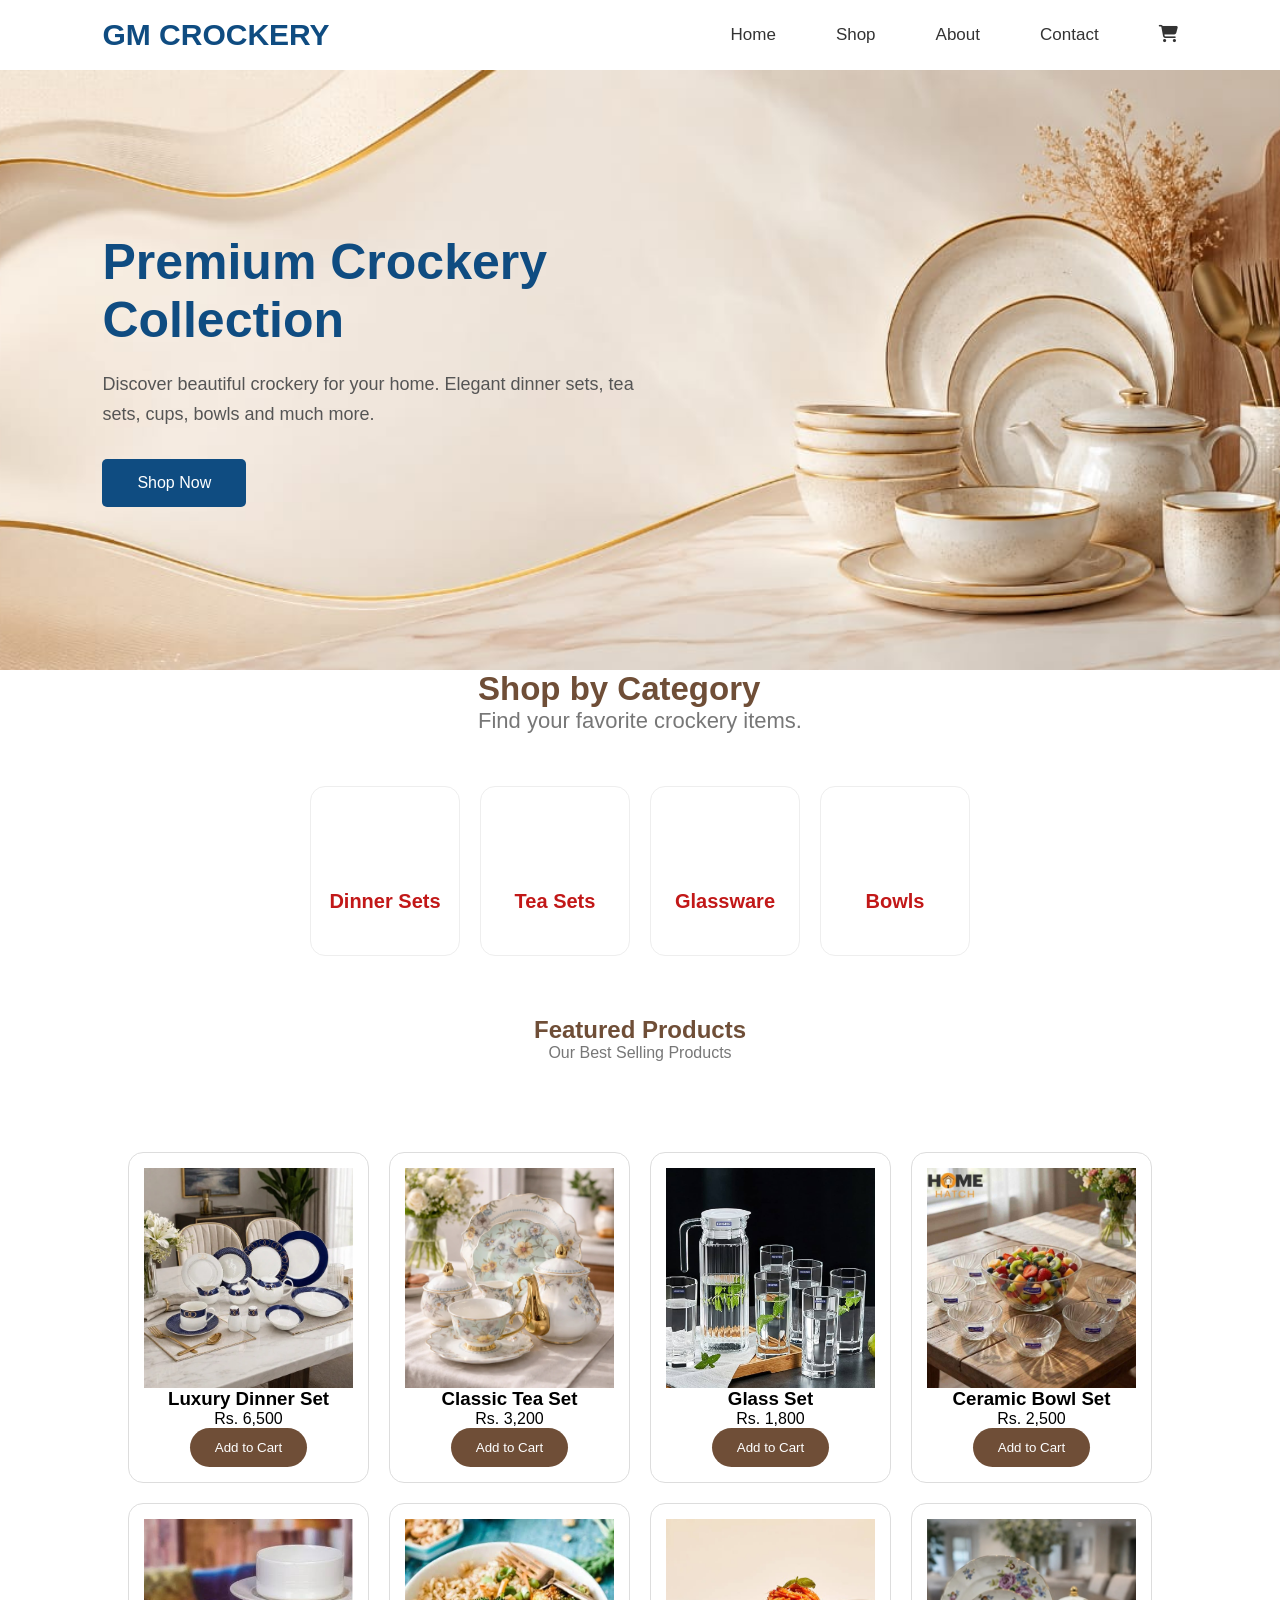
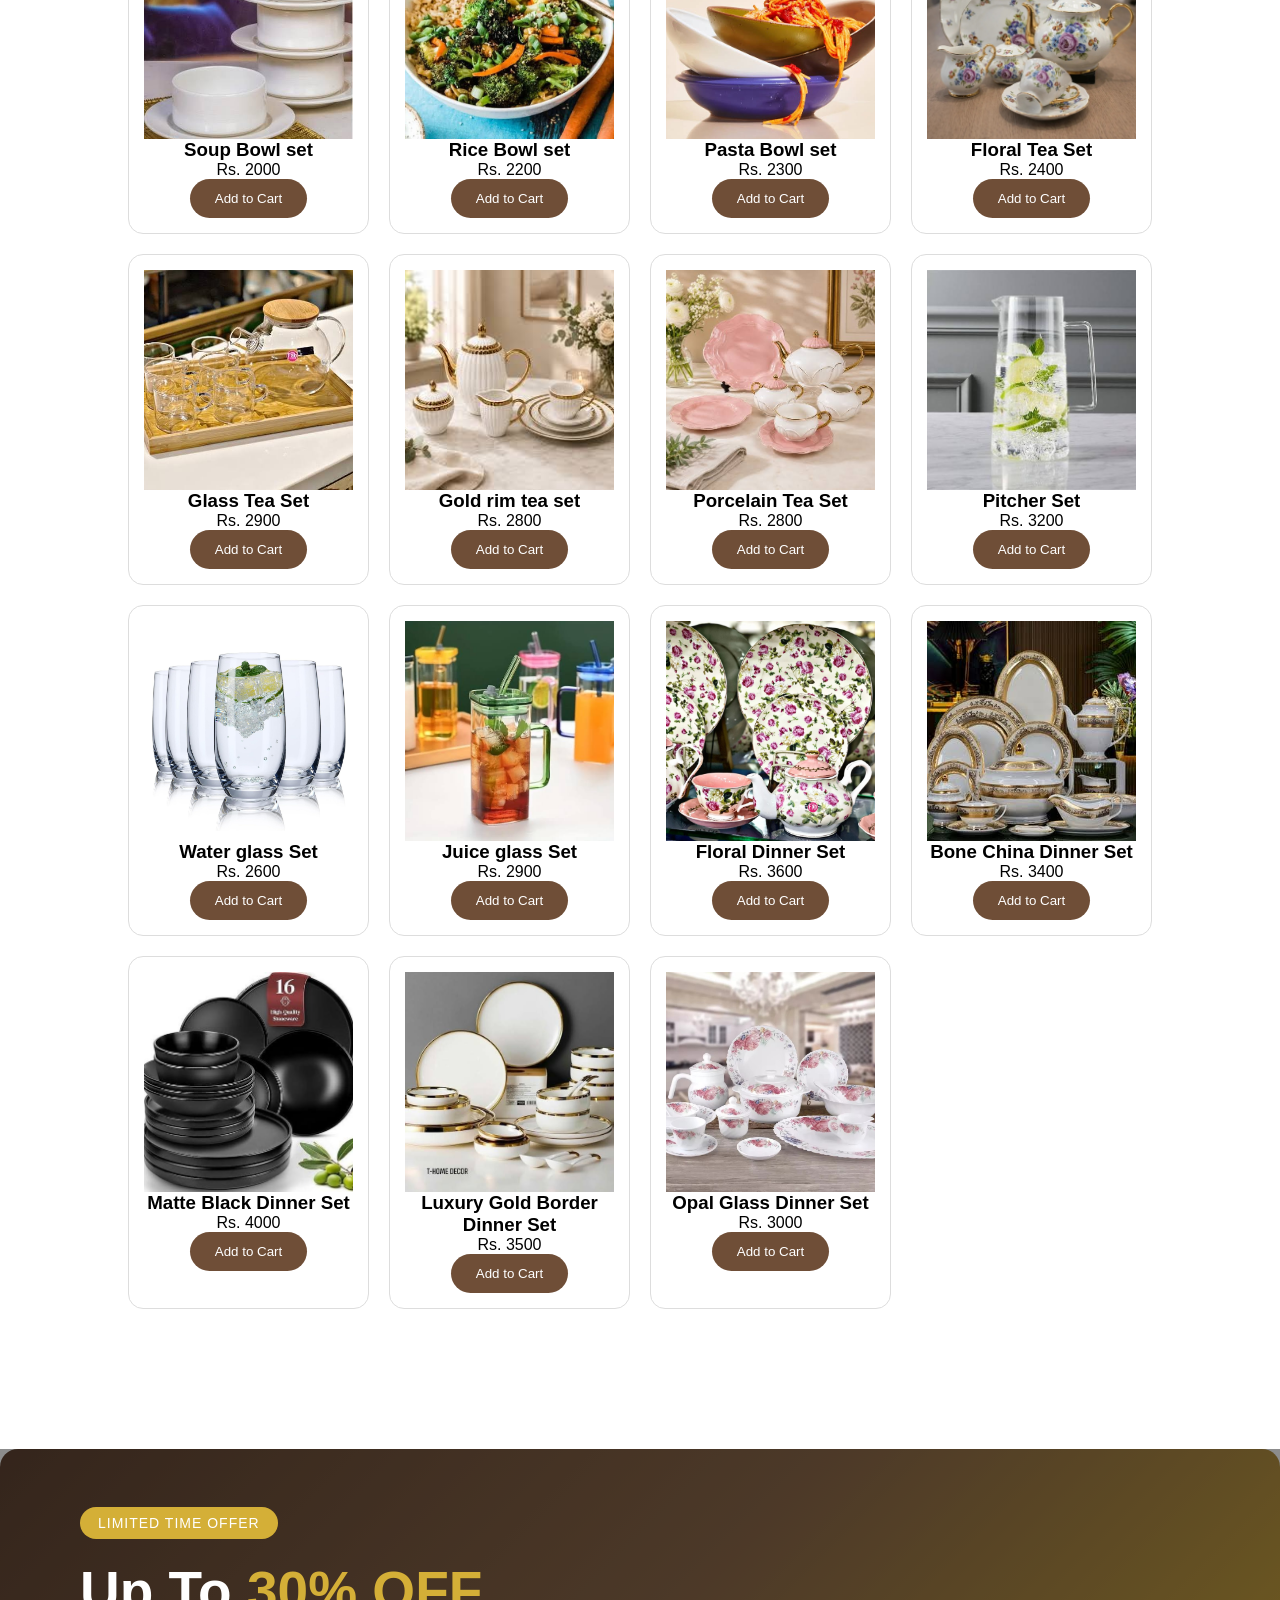
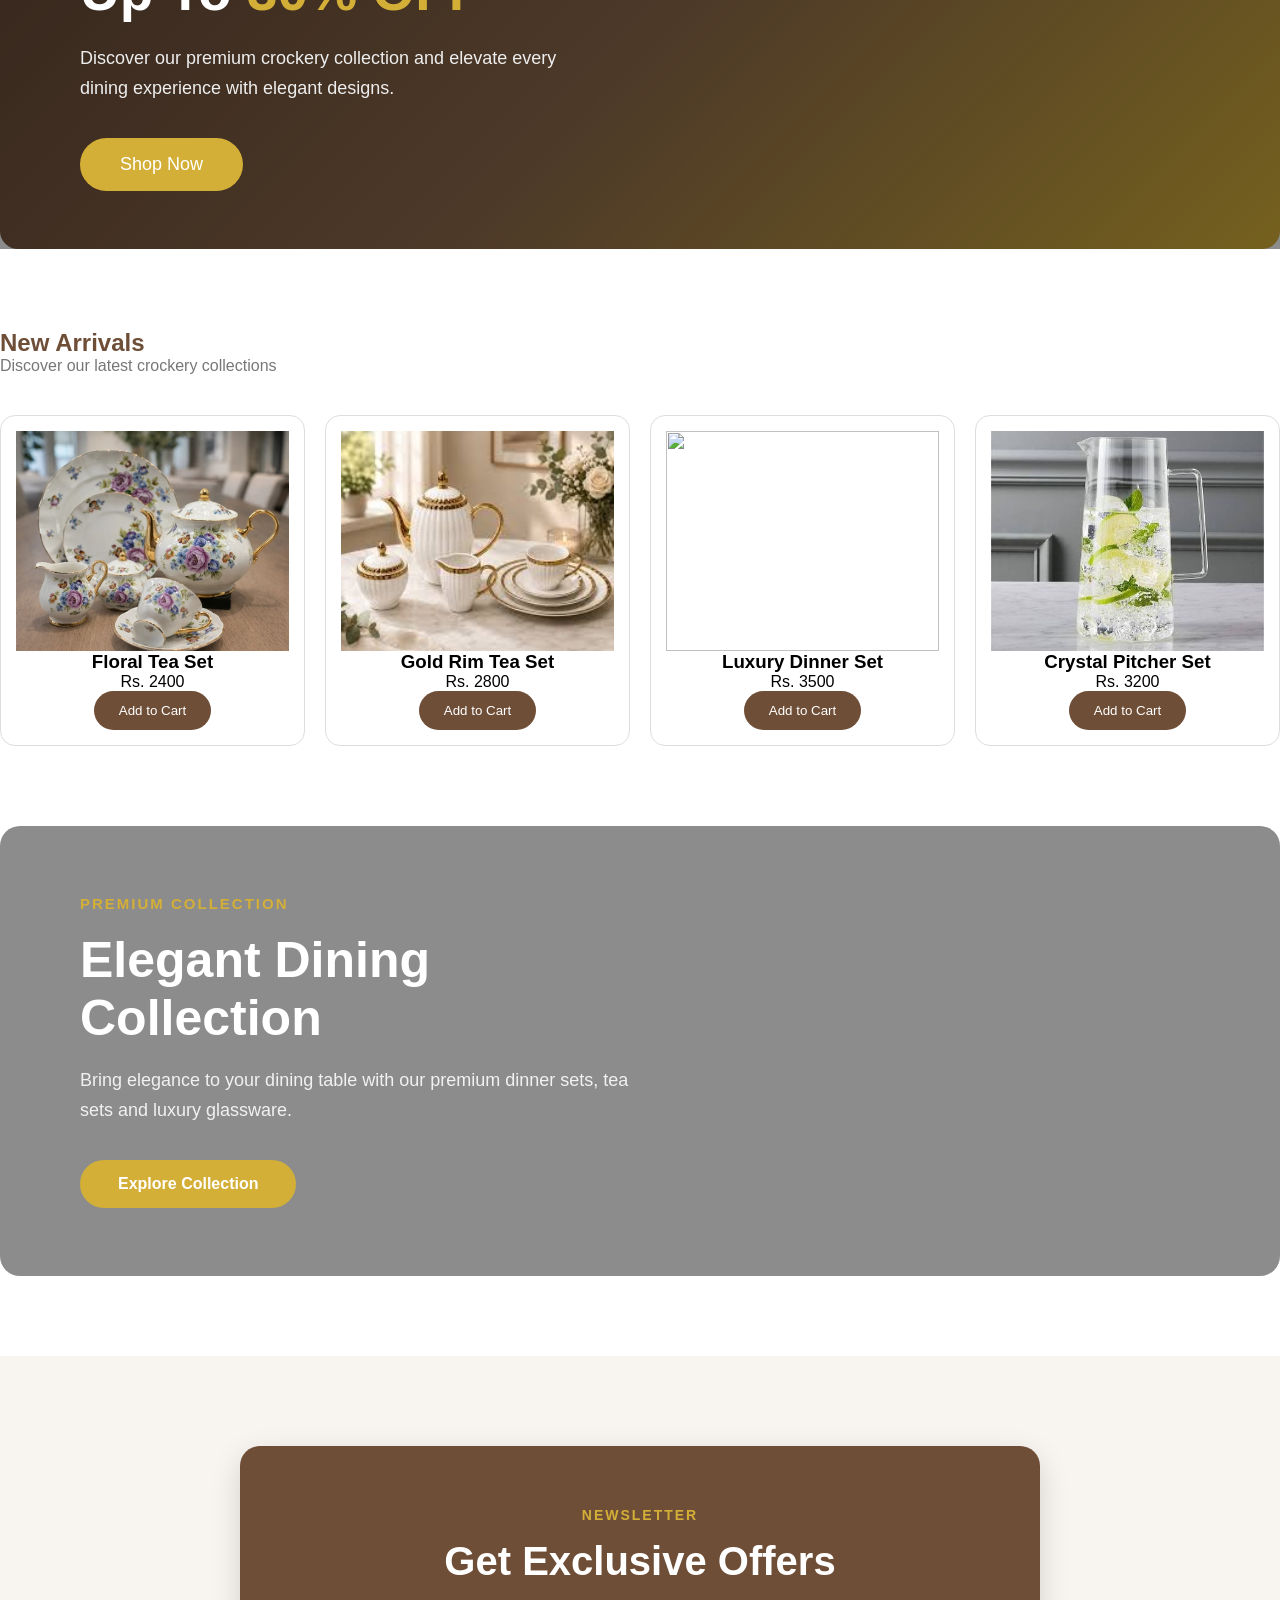
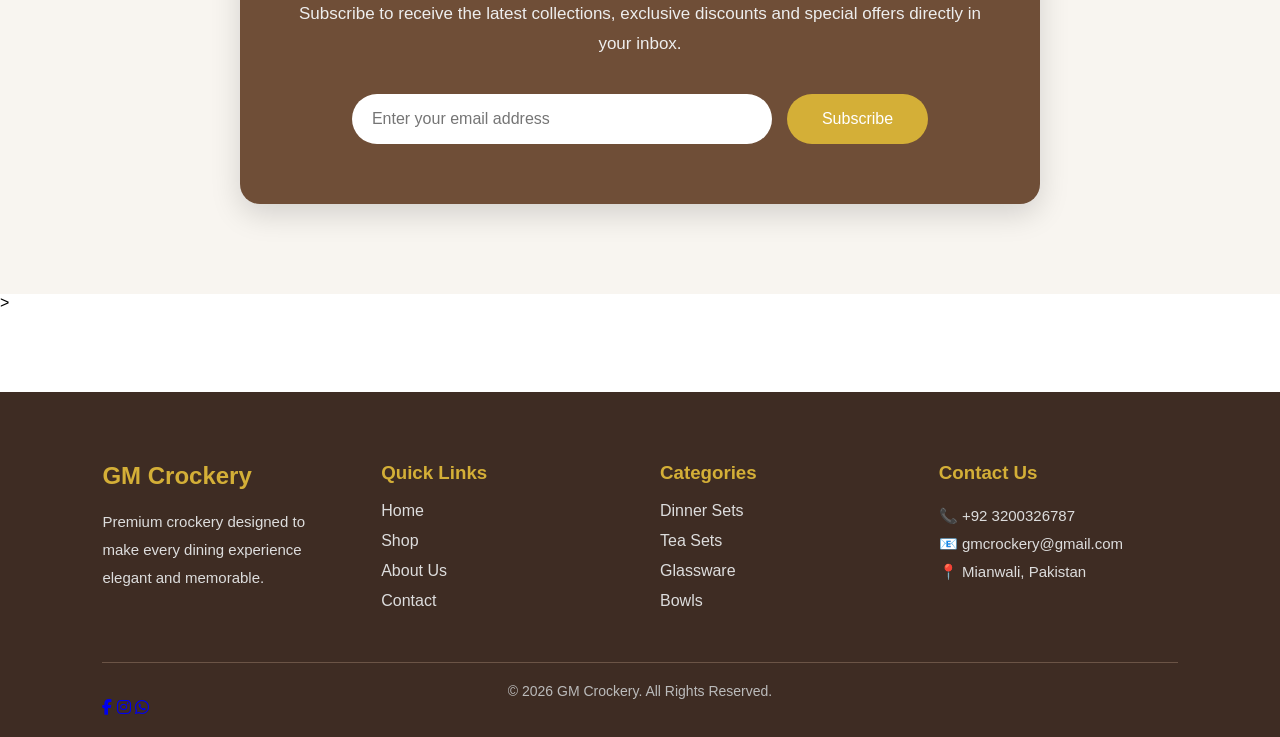
==== index.html @ bbbc63d0 "mywebsite" ====
<!DOCTYPE html>
<html lang="en">
<head>
    <meta charset="UTF-8">
    <meta name="viewport" content="width=device-width, initial-scale=1.0">

    <title>GM Crockery Piplan</title>

    <!-- CSS -->
     <link rel="stylesheet" href="home.css">
    <link rel="stylesheet" href="responsive.css">

    <!-- Font Awesome -->
    <link rel="stylesheet" href="https://cdnjs.cloudflare.com/ajax/libs/font-awesome/6.7.2/css/all.min.css">
</head>

<body>
    <header>

    <nav class="navbar">

        <div class="logo">
            <h2>GM CROCKERY</h2>
        </div>

        <ul class="nav-links">

            <li><a href="index.html">Home</a></li>

            <li><a href="shop.html">Shop</a></li>

            <li><a href="about.html">About</a></li>

            <li><a href="contact.html">Contact</a></li>

            <li>
                <a href="cart.html">
                    <i class="fa-solid fa-cart-shopping"></i>
                </a>
            </li>

        </ul>

    </nav>

</header>
<section class="hero">

    <div class="hero-text">

        <h1>Premium Crockery Collection</h1>

        <p>
            Discover beautiful crockery for your home.
            Elegant dinner sets, tea sets, cups,
            bowls and much more.
        </p>

        <a href="shop.html" class="btn">
            Shop Now
        </a>

    </div>

</section>
<section class="categories">

    <div class="section-title">
        <h2>Shop by Category</h2>
        <p>Find your favorite crockery items.</p>
    </div>

    <div class="category-container">

        <div class="category-card">
            <i class="fa-solid fa-utensils"></i>
            <h3>Dinner Sets</h3>
        </div>

        <div class="category-card">
            <i class="fa-solid fa-mug-hot"></i>
            <h3>Tea Sets</h3>
        </div>

        <div class="category-card">
            <i class="fa-solid fa-wine-glass"></i>
            <h3>Glassware</h3>
        </div>

        <div class="category-card">
            <i class="fa-solid fa-bowl-food"></i>
            <h3>Bowls</h3>
        </div>

    </div>

</section>
<section class="products">

    <div class="section-title">
        <h2>Featured Products</h2>
        <p>Our Best Selling Products</p>
    </div>

    <div class="product-container">

        <div class="product-card">
            <img src="image 4.png" alt="Dinner Sets">

            <h3>Luxury Dinner Set</h3>

            <p class="price">Rs. 6,500</p>

            <button>Add to Cart</button>
        </div>

        <div class="product-card">
            <img src="image 3.png" alt="Tea Sets">

            <h3>Classic Tea Set</h3>

            <p class="price">Rs. 3,200</p>

            <button>Add to Cart</button>
        </div>

        <div class="product-card">
            <img src="image1.jpg" alt="Glassware">

            <h3>Glass Set</h3>

            <p class="price">Rs. 1,800</p>

            <button>Add to Cart</button>
        </div>

        <div class="product-card">
            <img src="image 2.jpg" alt="Bowls">

            <h3>Ceramic Bowl Set</h3>

            <p class="price">Rs. 2,500</p>

            <button>Add to Cart</button>
        </div>


          <div class="product-card">
            <img src="image 5.jpg" alt="Bowls">

            <h3>Soup Bowl set</h3>

            <p class="price">Rs. 2000</p>

            <button>Add to Cart</button>
        </div>
        <div class="product-card">
            <img src="image 6.jpg" alt="Bowls">

            <h3>Rice Bowl set</h3>

            <p class="price">Rs. 2200</p>

            <button>Add to Cart</button>
        </div>
        <div class="product-card">
            <img src="image 7.jpg" alt="Bowls">

            <h3>Pasta Bowl set</h3>

            <p class="price">Rs. 2300</p>

            <button>Add to Cart</button>
        </div>
        <div class="product-card">
            <img src="floral tea.png" alt="Tea sets">

            <h3>Floral Tea Set</h3>

            <p class="price">Rs. 2400</p>

            <button>Add to Cart</button>
        </div>
        <div class="product-card">
            <img src="glass tea.jpg" alt="Tea sets">

            <h3>Glass Tea Set</h3>

            <p class="price">Rs. 2900</p>

            <button>Add to Cart</button>
        </div>
        <div class="product-card">
            <img src="gold rim tea.jpg" alt="Tea sets">

            <h3>Gold rim tea set</h3>

            <p class="price">Rs. 2800</p>

            <button>Add to Cart</button>
        </div>
        <div class="product-card">
            <img src="porcelain tea set.jpg" alt="Tea sets">

            <h3>Porcelain Tea Set</h3>

            <p class="price">Rs. 2800</p>

            <button>Add to Cart</button>
        </div>
        <div class="product-card">
            <img src="glass pitcher.jpg" alt="Glassware">

            <h3>Pitcher Set</h3>

            <p class="price">Rs. 3200</p>

            <button>Add to Cart</button>
        </div>
        <div class="product-card">
            <img src="water glass.jpg" alt="Glassware">

            <h3>Water glass Set</h3>

            <p class="price">Rs. 2600</p>

            <button>Add to Cart</button>
        </div>
        <div class="product-card">
            <img src="juice glass.jpg" alt="Glassware">

            <h3>Juice glass Set</h3>

            <p class="price">Rs. 2900</p>

            <button>Add to Cart</button>
        </div>
        <div class="product-card">
            <img src="floral dinner.jpg" alt="Dinner sets">

            <h3>Floral Dinner Set</h3>

            <p class="price">Rs. 3600</p>

            <button>Add to Cart</button>
        </div>
        <div class="product-card">
            <img src="bone china dinner.jpg" alt="Dinner sets">

            <h3>Bone China Dinner Set</h3>

            <p class="price">Rs. 3400</p>

            <button>Add to Cart</button>
        </div>
        <div class="product-card">
            <img src="matte black dinner.jpg" alt="Dinner sets">

            <h3>Matte Black Dinner Set</h3>

            <p class="price">Rs. 4000</p>

            <button>Add to Cart</button>
        </div>
        <div class="product-card">
            <img src="Luxury gold border dinner.jpg" alt="Dinner sets">

            <h3>Luxury Gold Border Dinner Set</h3>

            <p class="price">Rs. 3500</p>

            <button>Add to Cart</button>
        </div>
        <div class="product-card">
            <img src="opal glass dinner.png" alt="Dinner sets">

            <h3>Opal Glass Dinner Set</h3>

            <p class="price">Rs. 3000</p>

            <button>Add to Cart</button>
        </div>
    </div>
    

</section>
<!-- ================= Special Offer Banner ================= -->

<section class="offer-banner">

    <div class="offer-overlay">

        <span class="offer-tag">
            LIMITED TIME OFFER
        </span>

        <h2>
            Up To <span>30% OFF</span>
        </h2>

        <p>
            Discover our premium crockery collection and elevate
            every dining experience with elegant designs.
        </p>

        <a href="shop.html" class="offer-btn">
            Shop Now
        </a>

    </div>

</section>
<section class="new-arrivals">

    <div class="section-title">

        <h2>New Arrivals</h2>

        <p>
            Discover our latest crockery collections
        </p>

    </div>


    <div class="product-container">


        <div class="product-card">

            <img src="floral tea.png">

            <h3>Floral Tea Set</h3>

            <p class="price">
                Rs. 2400
            </p>

            <button>
                Add to Cart
            </button>

        </div>



        <div class="product-card">

            <img src="gold rim tea.jpg">

            <h3>Gold Rim Tea Set</h3>

            <p class="price">
                Rs. 2800
            </p>

            <button>
                Add to Cart
            </button>

        </div>



        <div class="product-card">

            <img src="luxury gold border dinner.jpg">

            <h3>Luxury Dinner Set</h3>

            <p class="price">
                Rs. 3500
            </p>

            <button>
                Add to Cart
            </button>

        </div>



        <div class="product-card">

            <img src="glass pitcher.jpg">

            <h3>Crystal Pitcher Set</h3>

            <p class="price">
                Rs. 3200
            </p>

            <button>
                Add to Cart
            </button>

        </div>
         </div>
       </section>
     <section class="collection-banner">

    <div class="collection-content">

        <span>PREMIUM COLLECTION</span>

        <h2>Elegant Dining Collection</h2>

        <p>
            Bring elegance to your dining table with our premium
            dinner sets, tea sets and luxury glassware.
        </p>

        <a href="shop.html" class="collection-btn">
            Explore Collection
          </a>

              </div>
             </section>
<!-- ================= Newsletter Section ================= -->

     <section class="newsletter">

    <div class="newsletter-content">

        <span>NEWSLETTER</span>

        <h2>Get Exclusive Offers</h2>

        <p>
            Subscribe to receive the latest collections,
            exclusive discounts and special offers directly in your inbox.
        </p>

        <form class="newsletter-form">

            <input
                type="email"
                placeholder="Enter your email address"
                required
            >

            <button type="submit">
                Subscribe
            </button>
           </form>
            </div>
     </section>>
     
<!--=========================
        FOOTER
==========================-->

<footer class="footer">

    <div class="footer-container">

        <!-- Logo -->

        <div class="footer-box">

            <h2>GM Crockery</h2>

            <p>
                Premium crockery designed to make every dining
                experience elegant and memorable.
            </p>

        </div>

        <!-- Quick Links -->

        <div class="footer-box">

            <h3>Quick Links</h3>

            <ul>

                <li><a href="index.html">Home</a></li>

                <li><a href="shop.html">Shop</a></li>

                <li><a href="about.html">About Us</a></li>

                <li><a href="contact.html">Contact</a></li>

            </ul>

        </div>

        <!-- Categories -->

        <div class="footer-box">

            <h3>Categories</h3>

            <ul>

                <li><a href="#">Dinner Sets</a></li>

                <li><a href="#">Tea Sets</a></li>

                <li><a href="#">Glassware</a></li>

                <li><a href="#">Bowls</a></li>

            </ul>

        </div>

        <!-- Contact -->

        <div class="footer-box">

            <h3>Contact Us</h3>

            <p>📞 +92 3200326787</p>

            <p>📧 gmcrockery@gmail.com</p>

            <p>📍 Mianwali, Pakistan</p>

        </div>

    </div>

    <hr>

    <div class="footer-bottom">

        <p>
            © 2026 GM Crockery. All Rights Reserved.
        </p>

    </div>
    <div class="social-icons">
    <a href="#"><i class="fa-brands fa-facebook-f"></i></a>
    <a href="#"><i class="fa-brands fa-instagram"></i></a>
    <a href="#"><i class="fa-brands fa-whatsapp"></i></a>
</div>

</footer>
     

</body>
</html>
---- home.css ----
* .section-title h2{
    color: #6F4E37;
}
.section-title p{
    color: #777;
}

*{
    margin: 0;
    padding: 0;
    box-sizing: border-box;
}

body{
    font-family: Arial, sans-serif;
}

a{
    text-decoration: none;
}

ul{
    list-style: none;
}

img{
    max-width: 100%;
    display: block;
}

.container{
    width: 90%;
    max-width: 1200px;
    margin:0 auto;
}
.navbar{
    display: flex;
    justify-content: space-between;
    align-items: center;
    padding: 18px 8%;
    background: #FFFFFF;
       box-shadow:0 2px 10px rgba(0,0,0,.08);

}

.logo h2{
    color: #0F4C81;
    font-size: 30px;
    font-weight: 700;
}

.nav-links{
    display: flex;
    gap: 30px;
}

.nav-links a{
    color: #333;
    font-size: 17px;
    transition: .3s;
    margin-left: 30px;
}

.nav-links a:hover{
    color: #0F4C81;
}
.hero{
    display: flex;
    justify-content: space-between;
    align-items: center;
    padding: 80px 8%;
    background: #0f0bef;
    height: 600px;
}

.hero-text{
    width: 50%;
}

.hero-text h1{
    font-size: 50px;
    color: #0F4C81;
    margin-bottom: 20px;
}

.hero-text p{
    font-size: 18px;
    color: #555;
    line-height: 30px;
    margin-bottom: 30px;
}

.btn{
    display: inline-block;
    background: #0F4C81;
    color: #fff;
    padding: 15px 35px;
    border-radius: 5px;
    transition: .3s;
}

.btn:hover{
    background: #08355a;
}


.hero{
    background-image: url("poster.jpeg");
    background-size: cover;
    background-position: center;
    background-repeat: no-repeat;
    align-items: center;
    justify-content: flex-start;
    height: 600px;
}
.hero content{
    max-width: 550px;
    padding-left: 80px;
}
.hero content h1{
    font-size: 60px;
     line-height: 70px;
}
.hero content p{
    font-size: 18px;
    line-height: 32px;
    margin: 32px;
}
.categories {
flex-direction: column;
    display: flex;
    justify-content: center;
    align-items: center;
    gap: 12px;
    flex-wrap: wrap;
    width: 90%;
    margin: 0 auto;
    font-size: 22px;
    font-weight: 600px;
    color: #0f0bef;
}
.category-container {
    display: flex;
    justify-content: center;
    align-items: center;
    gap: 20px;
    flex-wrap: wrap;
    width: 90%;
    margin: 0 auto;
    color: #ebf0f4;
}
.categories .category-card {
    display: flex;
    flex-direction: column;
    justify-content: center;
    align-items: center;
    gap: 10px;
    width: 150px;
    height: 170px;
    background: #FFFFFF;
    border-radius: 15px;
    transition: .4s;
    border:1px solid #eee;
    color: #2E2E2E;

}
.categories .category-card:hover {
    transform: translateY(-10px);
     box-shadow:0 15px 30px rgba(0,0,0,.12);

}
.categories .category-card i {
    font-size: 50px;
    color: #fff;
}
.categories .category-card h3 {
    font-size: 20px;
    color: #c21818;
}
.categories .category-card p {
    font-size: 16px;
    color: #fff;
    text-align: center;
}
.products {
    display: flex;
    justify-content: center;
    align-items: center;
    gap: 20px;
    flex-wrap: wrap;
    width: 90%;
    margin: 0 auto;
    text-align: center;
    padding: 60px 5%;
}
.section-title {
    margin-bottom: 40px;
}
.product-container{
    display: grid;
    grid-template-columns: repeat(4, 1fr);
    gap: 20px;
    margin-top: 30px;
    
}

.product-card{
    text-align: center;
    border: 1px solid #ddd;
    padding: 15px;
    border-radius: 15px;
    background: #fff;
    overflow: hidden;
    transition: .4s;
}
.product-card :hover{
        transform:translateY(-8px);
    box-shadow:0 15px 30px rgba(0,0,0,.15);

}

.product-card img{
    width: 100%;
    height: 220px;
    object-fit: cover;
}

.product-card button{
    background:#6F4E37;
    color: #fff;
    border: none;
    padding: 12px 25px;
    border-radius: 30px;
    cursor: pointer;
}
.product-card button:hover{
    background: #D4AF37;
}
/*=============================
      SPECIAL OFFER
=============================*/

.offer-banner{

    width:100%;
    height:400px;

    margin:80px 0;

    border-radius:18px;

    background:linear-gradient(135deg,#5f4332,#8b6849,#d4af37);

    display:flex;

    align-items:center;

}



.offer-overlay{

    width:100%;
    height:100%;

    background:rgba(0,0,0,.45);

    display:flex;

    flex-direction:column;

    justify-content:center;

    align-items:flex-start;

    padding-left:80px;

}

.offer-tag{

    background:#D4AF37;

    color:#fff;

    padding:8px 18px;

    border-radius:30px;

    font-size:14px;

    letter-spacing:1px;

    margin-bottom:20px;

}

.offer-overlay h2{

    color:#fff;

    font-size:55px;

    margin-bottom:20px;

}

.offer-overlay h2 span{

    color:#D4AF37;

}

.offer-overlay p{

    width:500px;

    color:#eee;

    line-height:30px;

    font-size:18px;

    margin-bottom:35px;

}

.offer-btn{

    text-decoration:none;

    background:#D4AF37;

    color:#fff;

    padding:16px 40px;

    border-radius:50px;

    font-size:18px;

    transition:.4s;

}

.offer-btn:hover{

    background:#6F4E37;

}
/*=========================
    COLLECTION BANNER
==========================*/

.collection-banner{

    width:100%;
    height:450px;

    margin:80px 0;

    border-radius:20px;

    overflow:hidden;

    background:
    linear-gradient(rgba(0,0,0,.45),rgba(0,0,0,.45)),
    url("collection-banner.jpg");

    background-size:cover;

    background-position:center;

    display:flex;

    align-items:center;

    padding-left:80px;

}

.collection-content{

    max-width:550px;

}

.collection-content span{

    color:#D4AF37;

    font-size:15px;

    letter-spacing:2px;

    font-weight:bold;

}

.collection-content h2{

    color:#fff;

    font-size:50px;

    margin:18px 0;

}

.collection-content p{

    color:#f1f1f1;

    line-height:30px;

    font-size:18px;

    margin-bottom:35px;

}

.collection-btn{

    display:inline-block;

    text-decoration:none;

    background:#D4AF37;

    color:#fff;

    padding:15px 38px;

    border-radius:40px;

    transition:.4s;

    font-weight:600;

}

.collection-btn:hover{

    background:#6F4E37;

}
.collection-banner{
    margin-bottom: 80px;
}

.newsletter{
    margin-top: 80px;
}
/*=========================
      NEWSLETTER
==========================*/

.newsletter{

    width:100%;

    padding:90px 20px;

    background:#F8F5F0;

    display:flex;

    justify-content:center;

    align-items:center;

}

.newsletter-content{

    width:100%;
    max-width:800px;

    background:#6F4E37;

    border-radius:20px;

    padding:60px 50px;

    text-align:center;

    box-shadow:0 10px 30px rgba(0,0,0,.15);

}

.newsletter-content span{

    color:#D4AF37;

    letter-spacing:2px;

    font-size:14px;

    font-weight:bold;

}

.newsletter-content h2{

    color:#fff;

    font-size:40px;

    margin:15px 0;

}

.newsletter-content p{

    color:#eee;

    font-size:17px;

    line-height:30px;

    margin-bottom:35px;

}

.newsletter-form{

    display:flex;

    justify-content:center;

    gap:15px;

    flex-wrap:wrap;

}

.newsletter-form input{

    width:420px;

    max-width:100%;

    padding:16px 20px;

    border:none;

    border-radius:50px;

    outline:none;

    font-size:16px;

}

.newsletter-form button{

    padding:16px 35px;

    border:none;

    border-radius:50px;

    background:#D4AF37;

    color:#fff;

    font-size:16px;

    cursor:pointer;

    transition:.3s;

}

.newsletter-form button:hover{

    background:#b8932f;

}
/*=========================
        FOOTER
==========================*/

.footer{

    background:#3E2C23;

    color:#fff;

    padding:70px 8% 20px;

}

.footer-container{

    display:grid;

    grid-template-columns:repeat(auto-fit,minmax(220px,1fr));

    gap:40px;

}

.footer-box h2{

    color:#D4AF37;

    margin-bottom:18px;

}

.footer-box h3{

    color:#D4AF37;

    margin-bottom:18px;

}

.footer-box p{

    color:#ddd;

    line-height:28px;

    font-size:15px;

}

.footer-box ul{

    list-style:none;

    padding:0;

}

.footer-box ul li{

    margin:12px 0;

}

.footer-box ul li a{

    text-decoration:none;

    color:#ddd;

    transition:.3s;

}

.footer-box ul li a:hover{

    color:#D4AF37;

    padding-left:5px;

}

.footer hr{

    border:none;

    height:1px;

    background:#6b5446;

    margin:40px 0 20px;

}

.footer-bottom{

    text-align:center;

}

.footer-bottom p{

    color:#bbb;

    font-size:14px;

}
.footer{
    width:100%;
    clear:both;
    display:block;
    margin-top:80px;
}
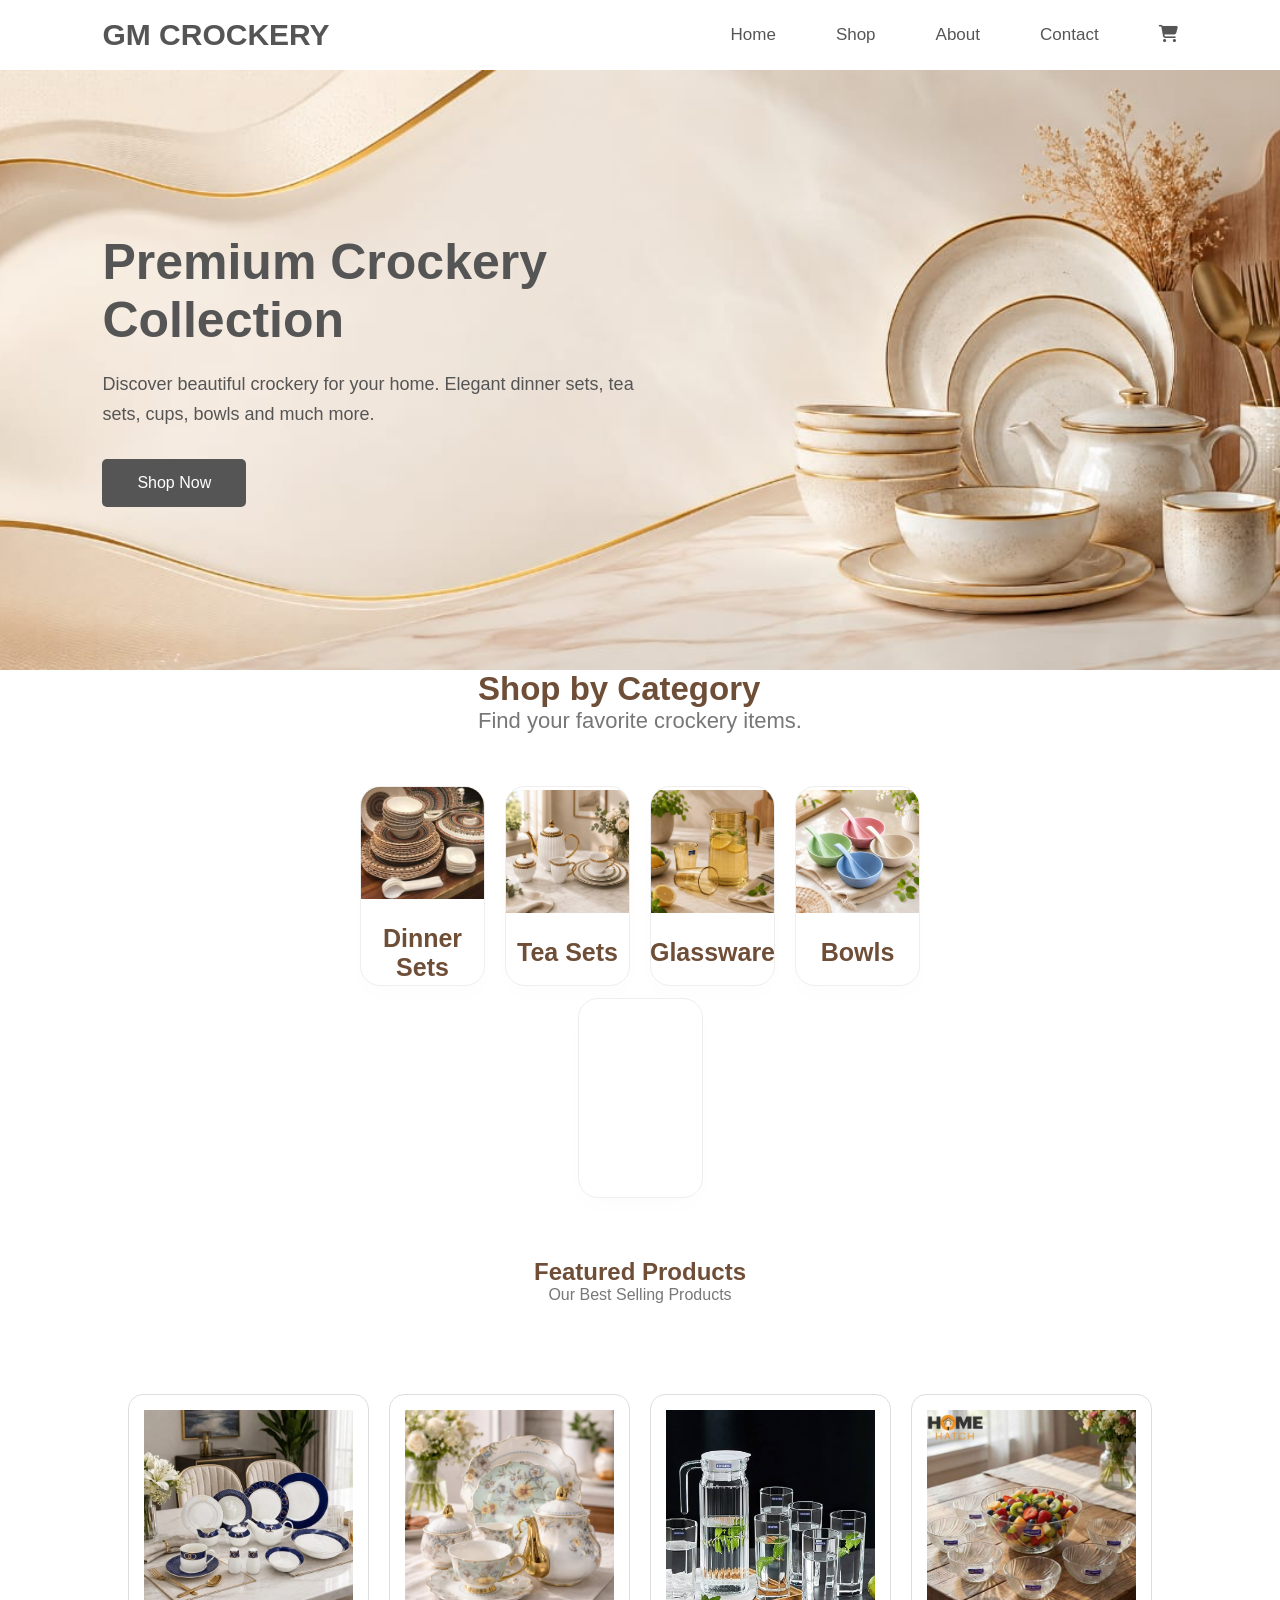
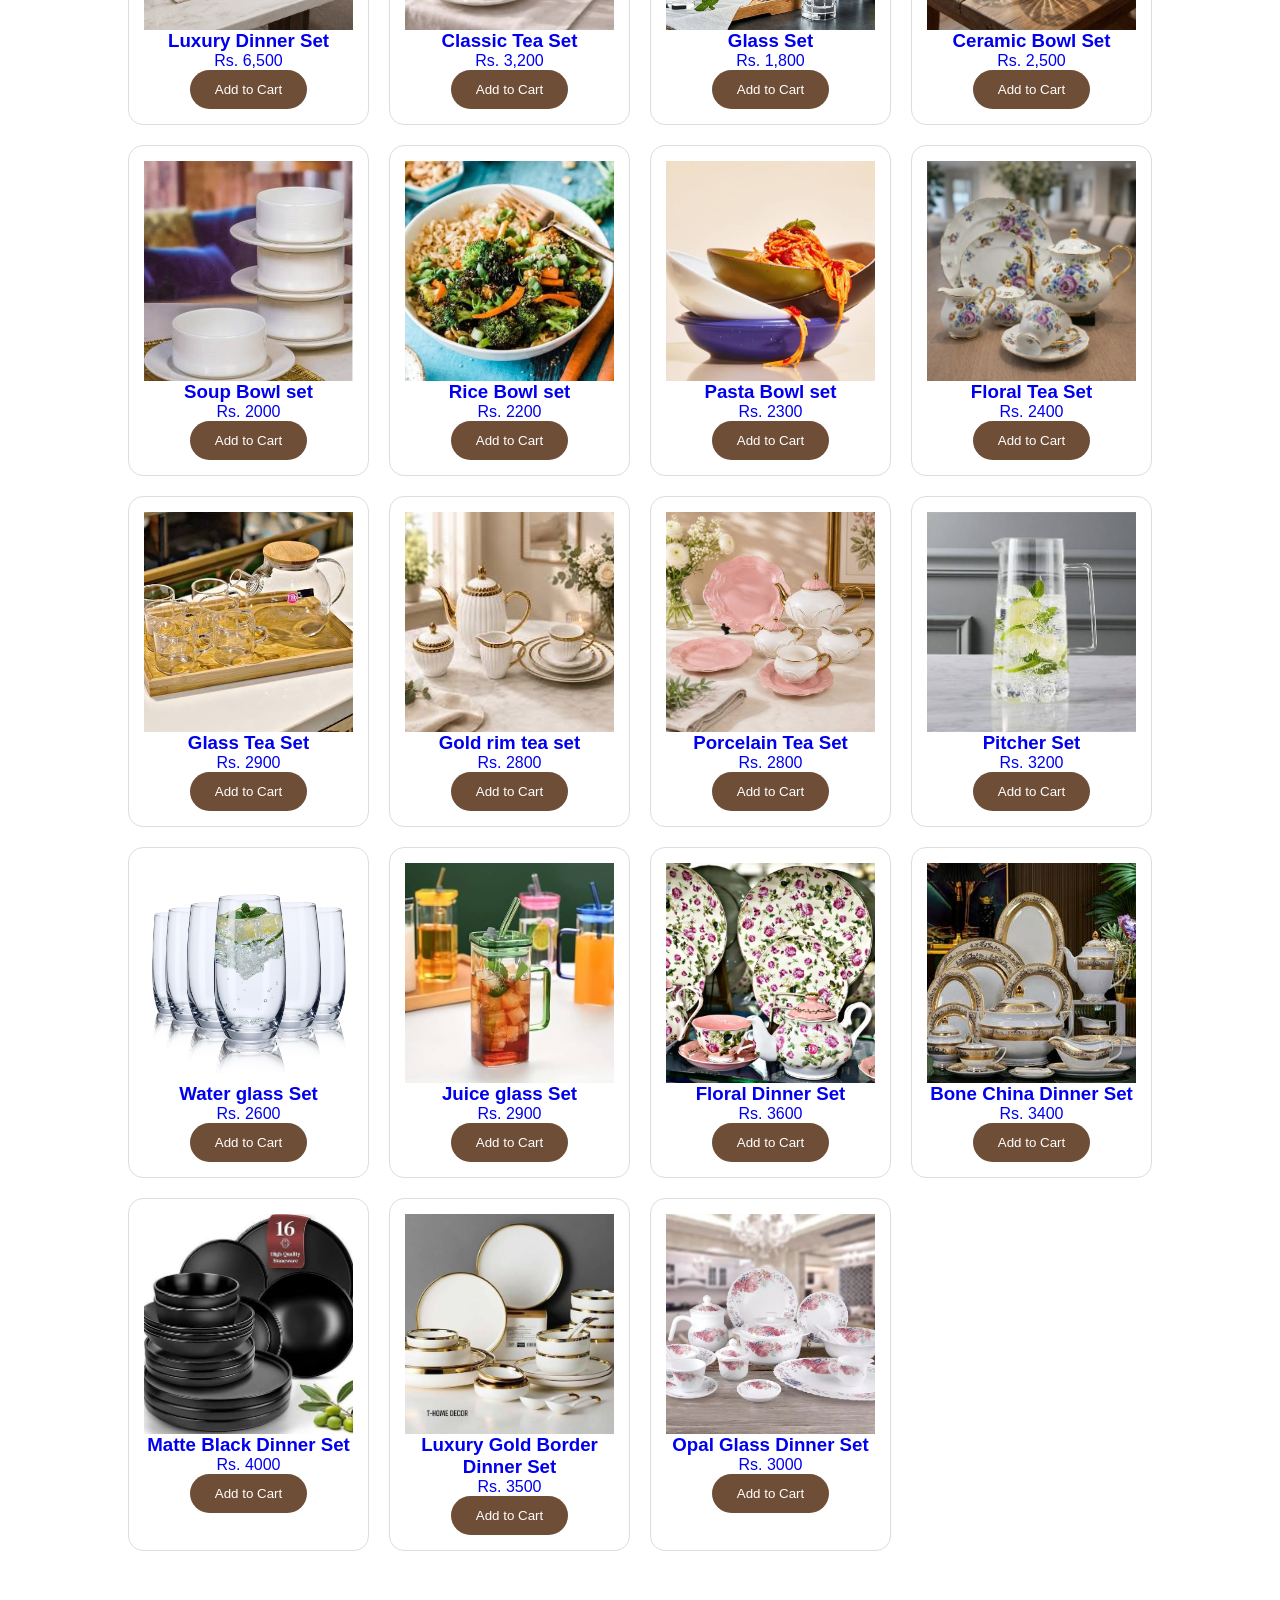
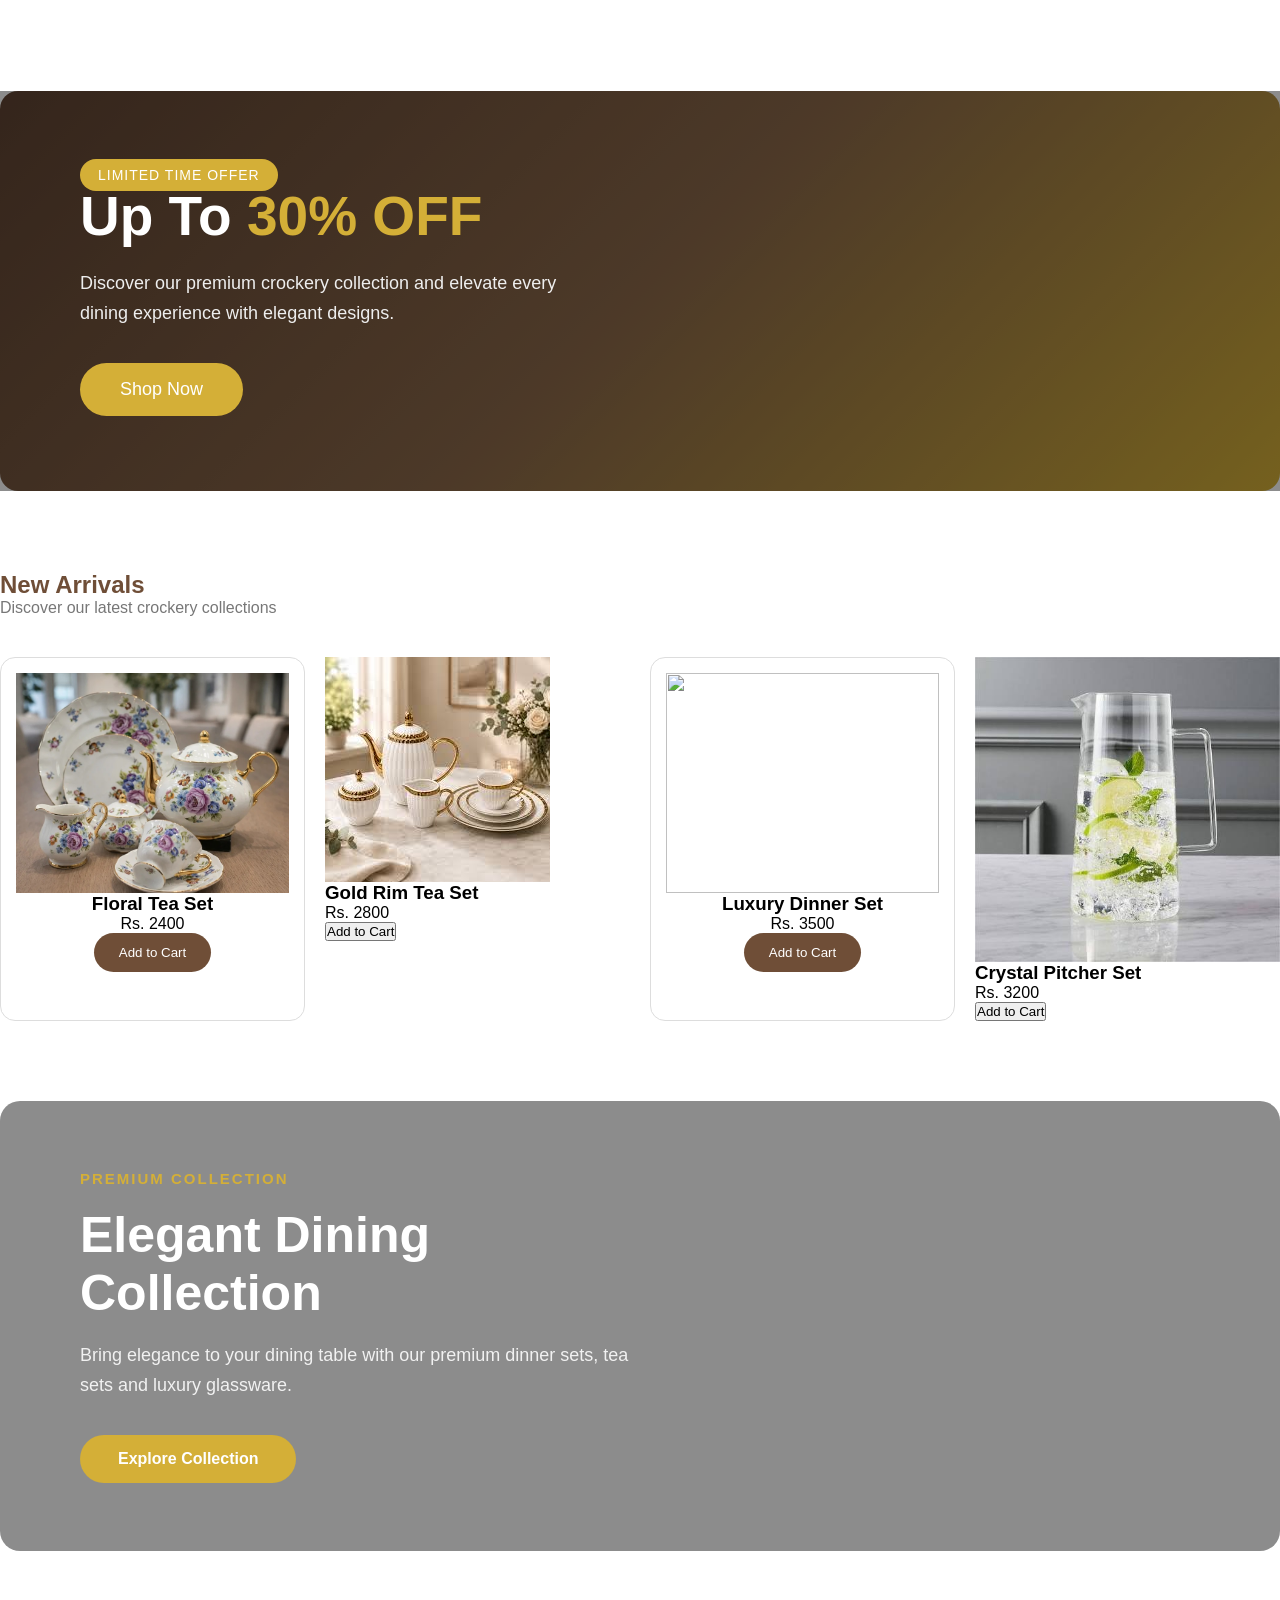
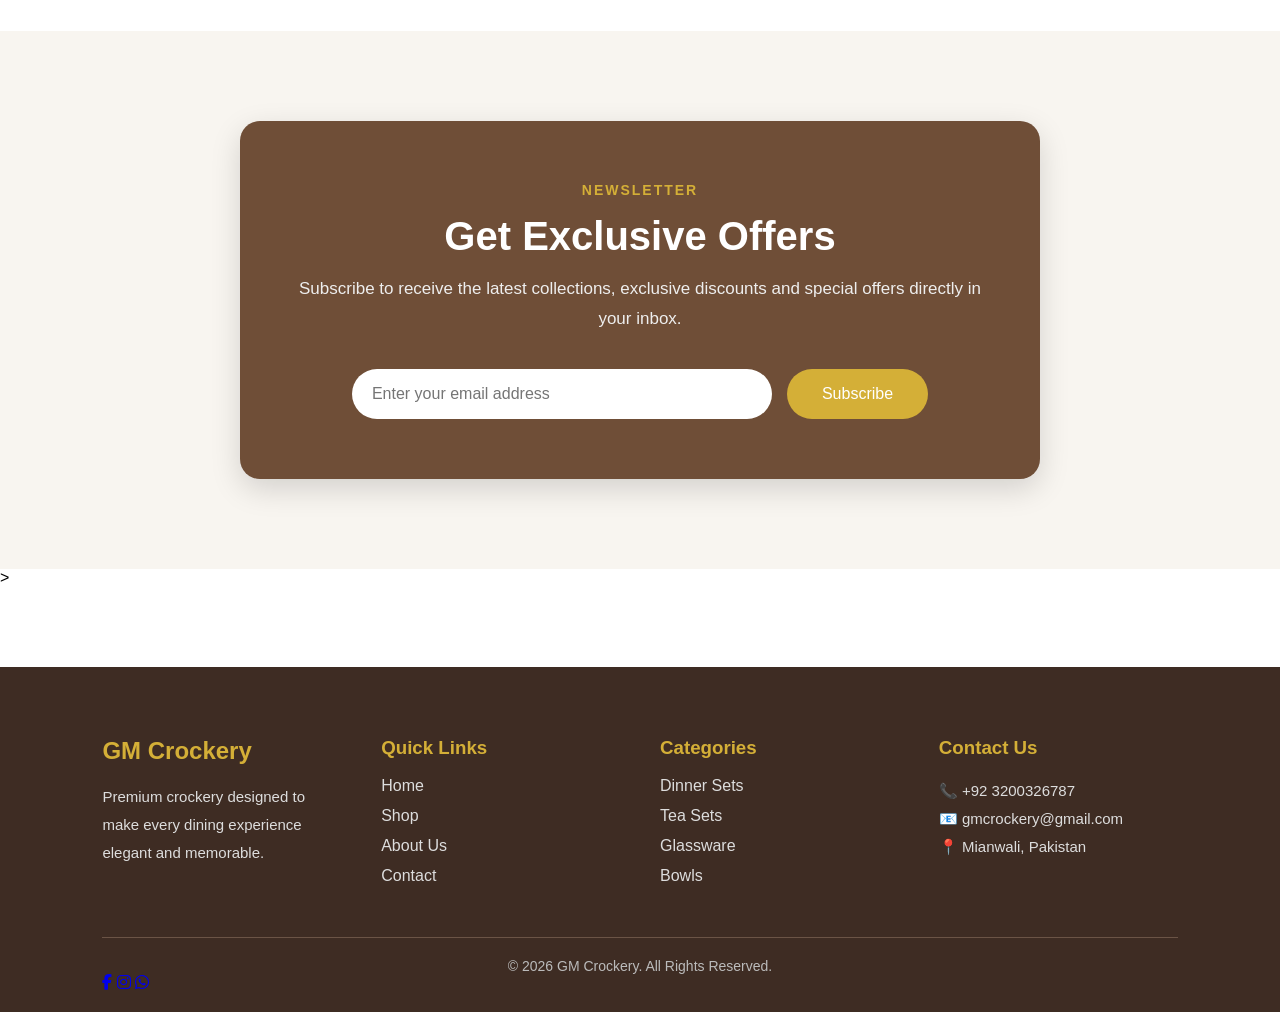
==== commit d443ae35: "mywebsite" ====
--- a/index.html
+++ b/index.html
@@ -72,23 +72,27 @@
 
     <div class="category-container">
 
-        <div class="category-card">
-            <i class="fa-solid fa-utensils"></i>
+        
+        <a href="shop.html?category=dinner" class="category-card">
+        <img src="dinner.png" alt="Dinner Sets">
+
             <h3>Dinner Sets</h3>
-        </div>
-
-        <div class="category-card">
-            <i class="fa-solid fa-mug-hot"></i>
+        </a>
+
+        <a href="shop.html?category=tea" class="category-card">
+        <img src="tea set.jpg" alt="Tea Sets">
+
             <h3>Tea Sets</h3>
-        </div>
-
-        <div class="category-card">
-            <i class="fa-solid fa-wine-glass"></i>
+        </a>
+
+        <a href="shop.html?category=glassware" class="category-card">
+    <img src="glassware.jpg" alt="Glassware">
+
             <h3>Glassware</h3>
-        </div>
-
-        <div class="category-card">
-            <i class="fa-solid fa-bowl-food"></i>
+        </a>
+
+        <a href="shop.html?category=bowls" class="category-card">
+    <img src="bowls.png" alt="Bowls">
             <h3>Bowls</h3>
         </div>
 
@@ -344,7 +348,7 @@
 
 
 
-        <div class="product-card">
+        <div class="product card" data-category="Tea sets">
 
             <img src="gold rim tea.jpg">
 
@@ -362,7 +366,7 @@
 
 
 
-        <div class="product-card">
+        <div class="product-card" data-category="Dinner sets">
 
             <img src="luxury gold border dinner.jpg">
 
@@ -378,9 +382,7 @@
 
         </div>
 
-
-
-        <div class="product-card">
+        <div class="product card">
 
             <img src="glass pitcher.jpg">
 
@@ -395,7 +397,6 @@
             </button>
 
         </div>
-         </div>
        </section>
      <section class="collection-banner">
 
--- a/home.css
+++ b/home.css
@@ -44,7 +44,7 @@
 }
 
 .logo h2{
-    color: #0F4C81;
+    color: #555;
     font-size: 30px;
     font-weight: 700;
 }
@@ -55,7 +55,7 @@
 }
 
 .nav-links a{
-    color: #333;
+    color: #555;
     font-size: 17px;
     transition: .3s;
     margin-left: 30px;
@@ -69,7 +69,7 @@
     justify-content: space-between;
     align-items: center;
     padding: 80px 8%;
-    background: #0f0bef;
+    background: #555;
     height: 600px;
 }
 
@@ -79,7 +79,7 @@
 
 .hero-text h1{
     font-size: 50px;
-    color: #0F4C81;
+    color: #555;
     margin-bottom: 20px;
 }
 
@@ -92,7 +92,7 @@
 
 .btn{
     display: inline-block;
-    background: #0F4C81;
+    background: #555;
     color: #fff;
     padding: 15px 35px;
     border-radius: 5px;
@@ -100,7 +100,7 @@
 }
 
 .btn:hover{
-    background: #08355a;
+    background: #D4AF37;
 }
 
 
@@ -155,27 +155,31 @@
     justify-content: center;
     align-items: center;
     gap: 10px;
-    width: 150px;
-    height: 170px;
-    background: #FFFFFF;
-    border-radius: 15px;
+    width: 125px;
+    height: 200px;
+    background: #FFF;
+    border-radius: 20px;
     transition: .4s;
     border:1px solid #eee;
     color: #2E2E2E;
-
+    overflow: hidden;
+    box-shadow: 0 10px 20px rgba(0,0,0,.01);
+    text-align: center;
 }
 .categories .category-card:hover {
     transform: translateY(-10px);
-     box-shadow:0 15px 30px rgba(0,0,0,.12);
-
-}
-.categories .category-card i {
-    font-size: 50px;
-    color: #fff;
+     box-shadow:0 18px 35px rgba(0,0,0,.18);
+
+}
+.categories .category-card image{
+    width: 100%;
+    height: 180px;
+    object-fit: cover;
 }
 .categories .category-card h3 {
-    font-size: 20px;
-    color: #c21818;
+    font-size: 25px;
+    color: #6F4E37;
+    margin:15px 0;
 }
 .categories .category-card p {
     font-size: 16px;
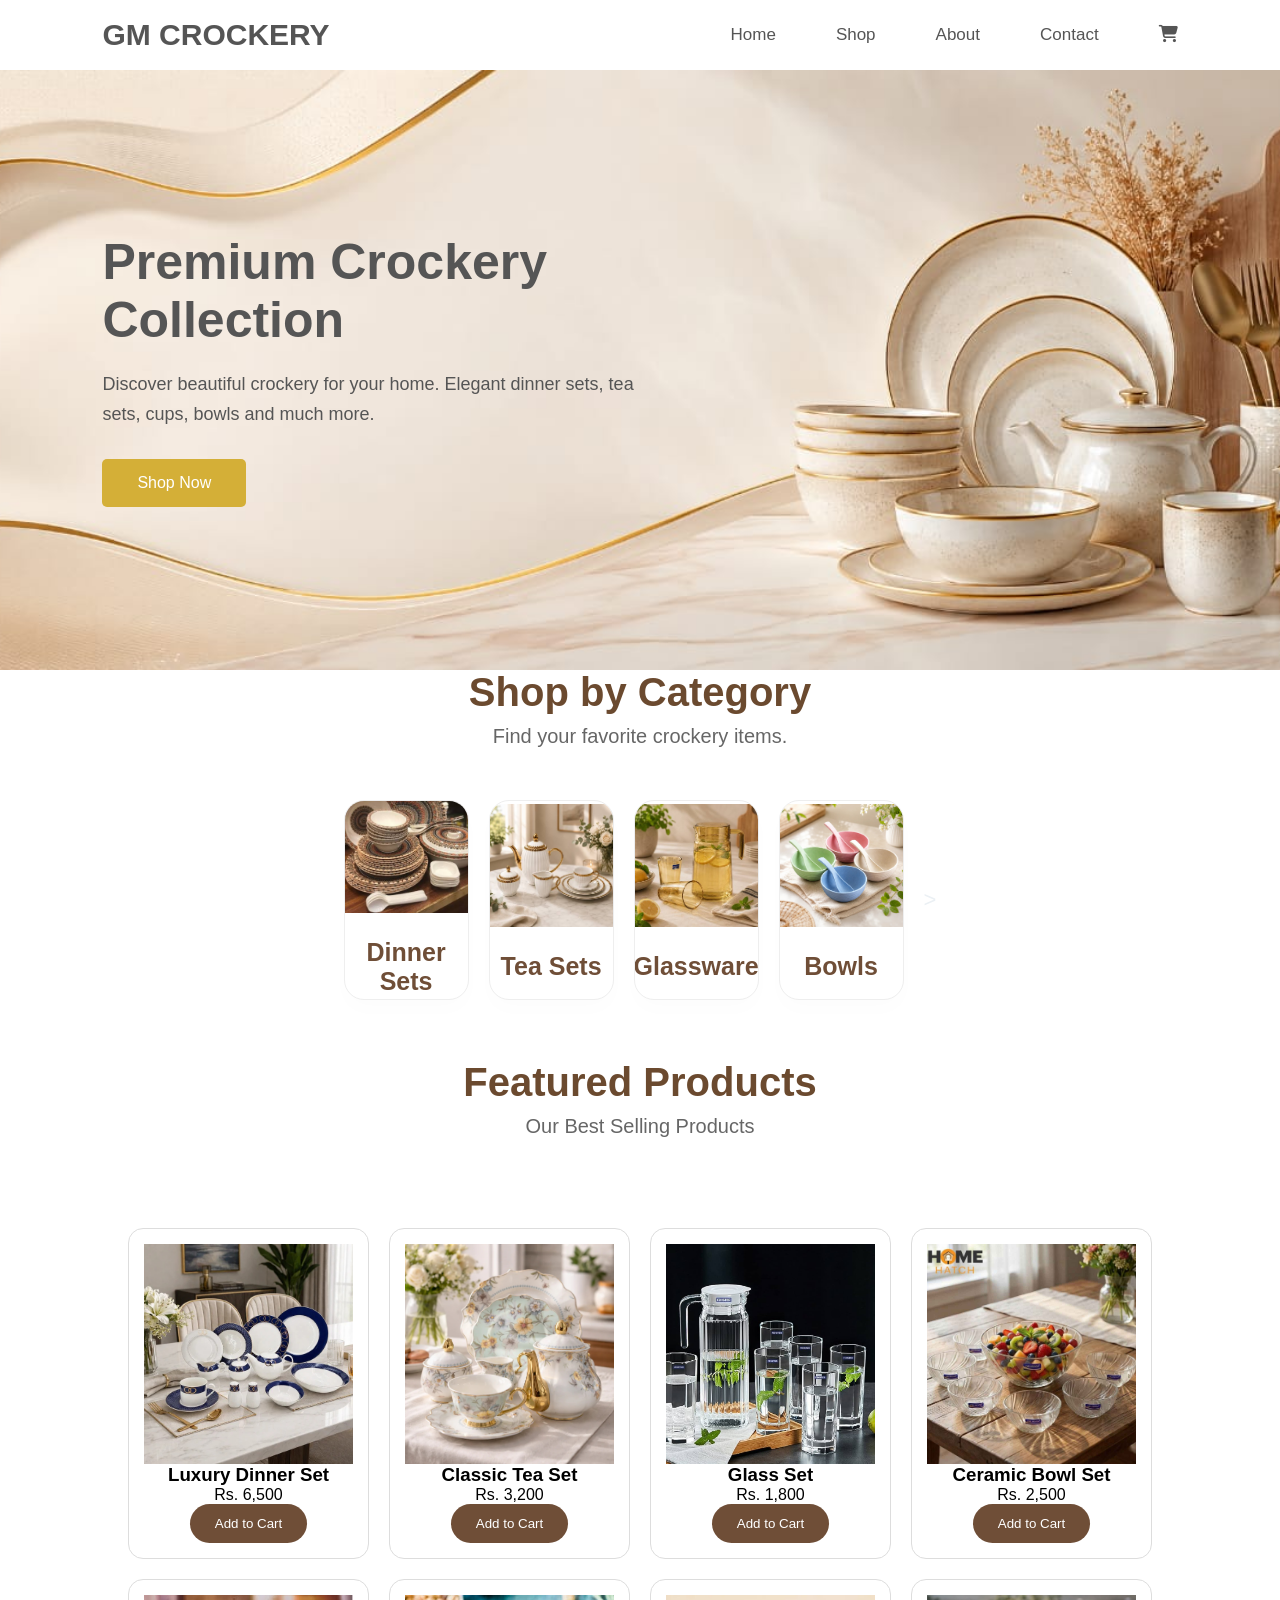
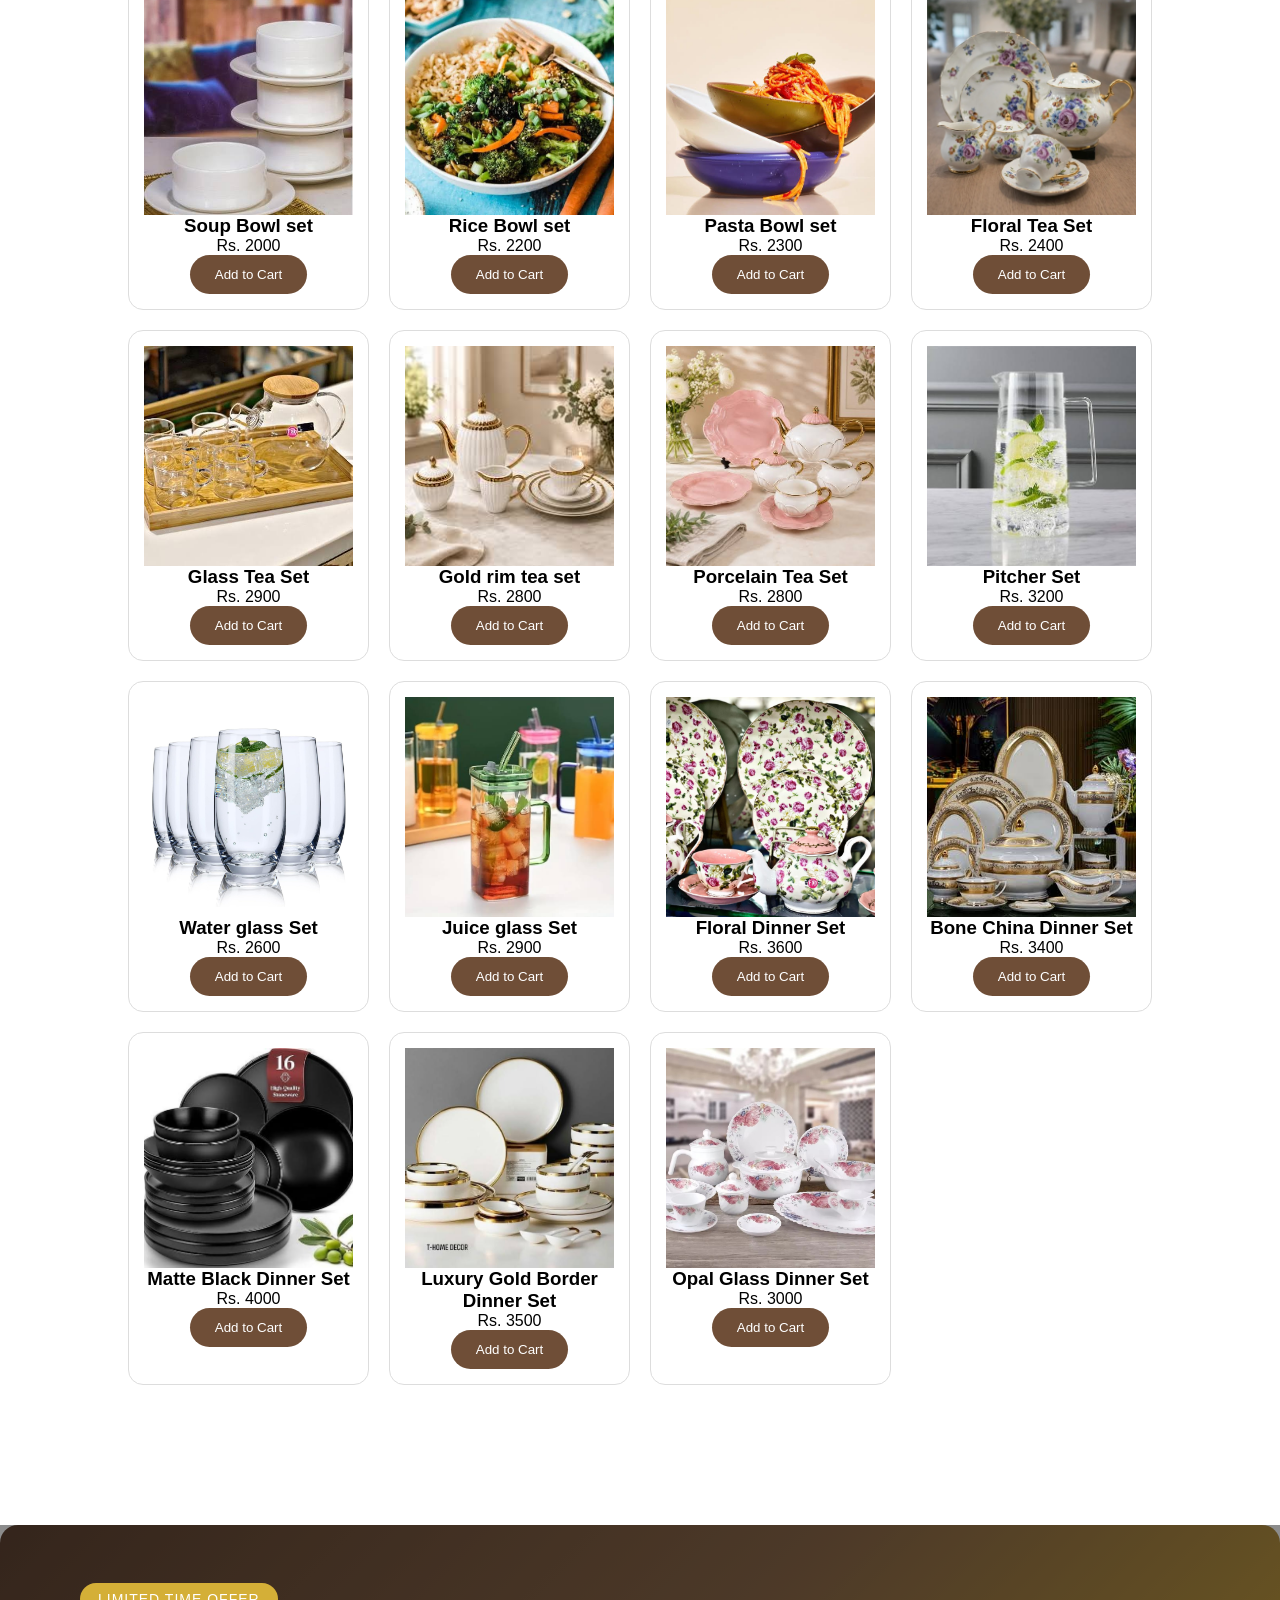
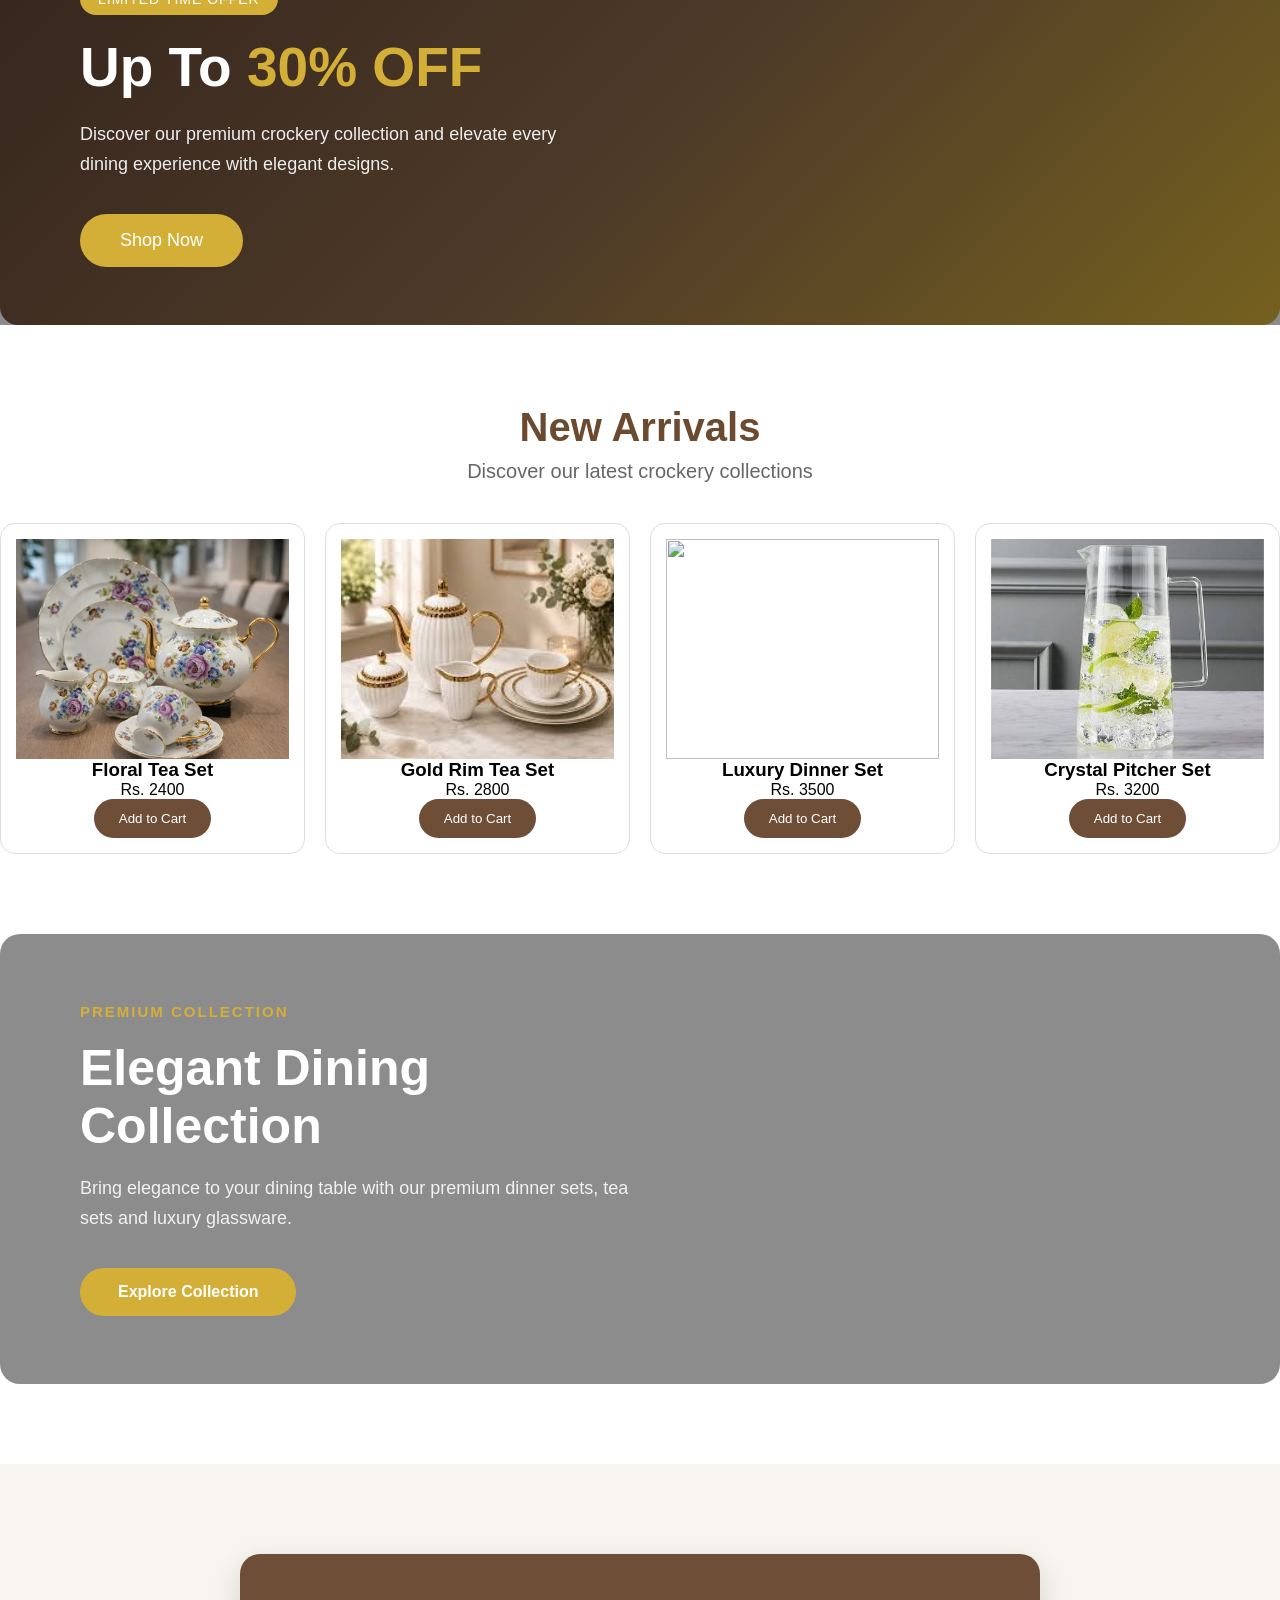
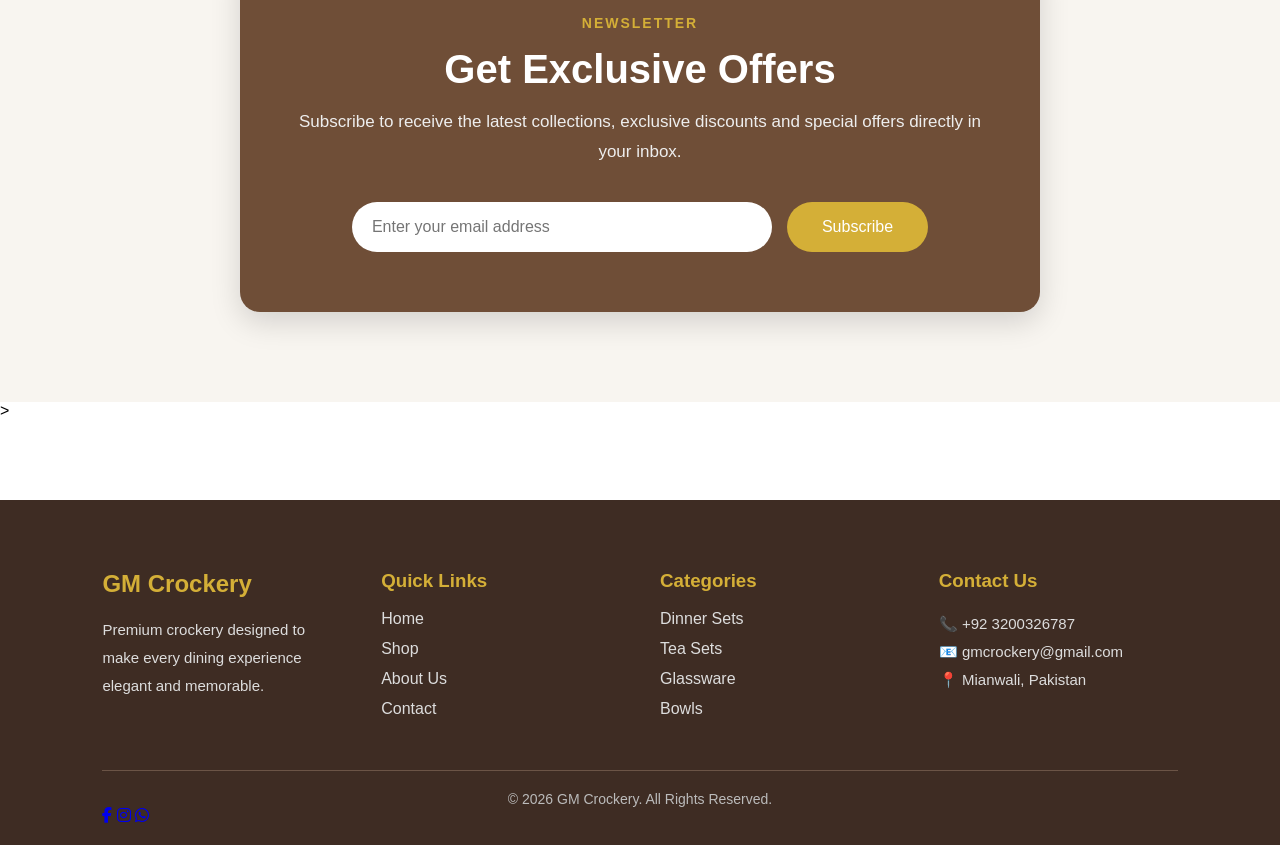
==== commit b626cc9d: "mywebsite" ====
--- a/index.html
+++ b/index.html
@@ -94,7 +94,7 @@
         <a href="shop.html?category=bowls" class="category-card">
     <img src="bowls.png" alt="Bowls">
             <h3>Bowls</h3>
-        </div>
+        </a>>
 
     </div>
 
@@ -348,7 +348,7 @@
 
 
 
-        <div class="product card" data-category="Tea sets">
+        <div class="product-card" data-category="Tea sets">
 
             <img src="gold rim tea.jpg">
 
@@ -382,7 +382,7 @@
 
         </div>
 
-        <div class="product card">
+        <div class="product-card">
 
             <img src="glass pitcher.jpg">
 
--- a/home.css
+++ b/home.css
@@ -92,7 +92,7 @@
 
 .btn{
     display: inline-block;
-    background: #555;
+    background: #D4AF37;
     color: #fff;
     padding: 15px 35px;
     border-radius: 5px;
@@ -100,7 +100,7 @@
 }
 
 .btn:hover{
-    background: #D4AF37;
+    background: #555;
 }
 
 
@@ -694,4 +694,20 @@
     clear:both;
     display:block;
     margin-top:80px;
-}+}
+.section-title{
+    text-align: center;
+    margin-bottom: 40px;
+}
+
+.section-title h2{
+    font-size: 40px;
+    color: #6b4a2f;
+    margin-bottom: 10px;
+}
+
+.section-title p{
+    font-size: 20px;
+    color: #666;
+}
+
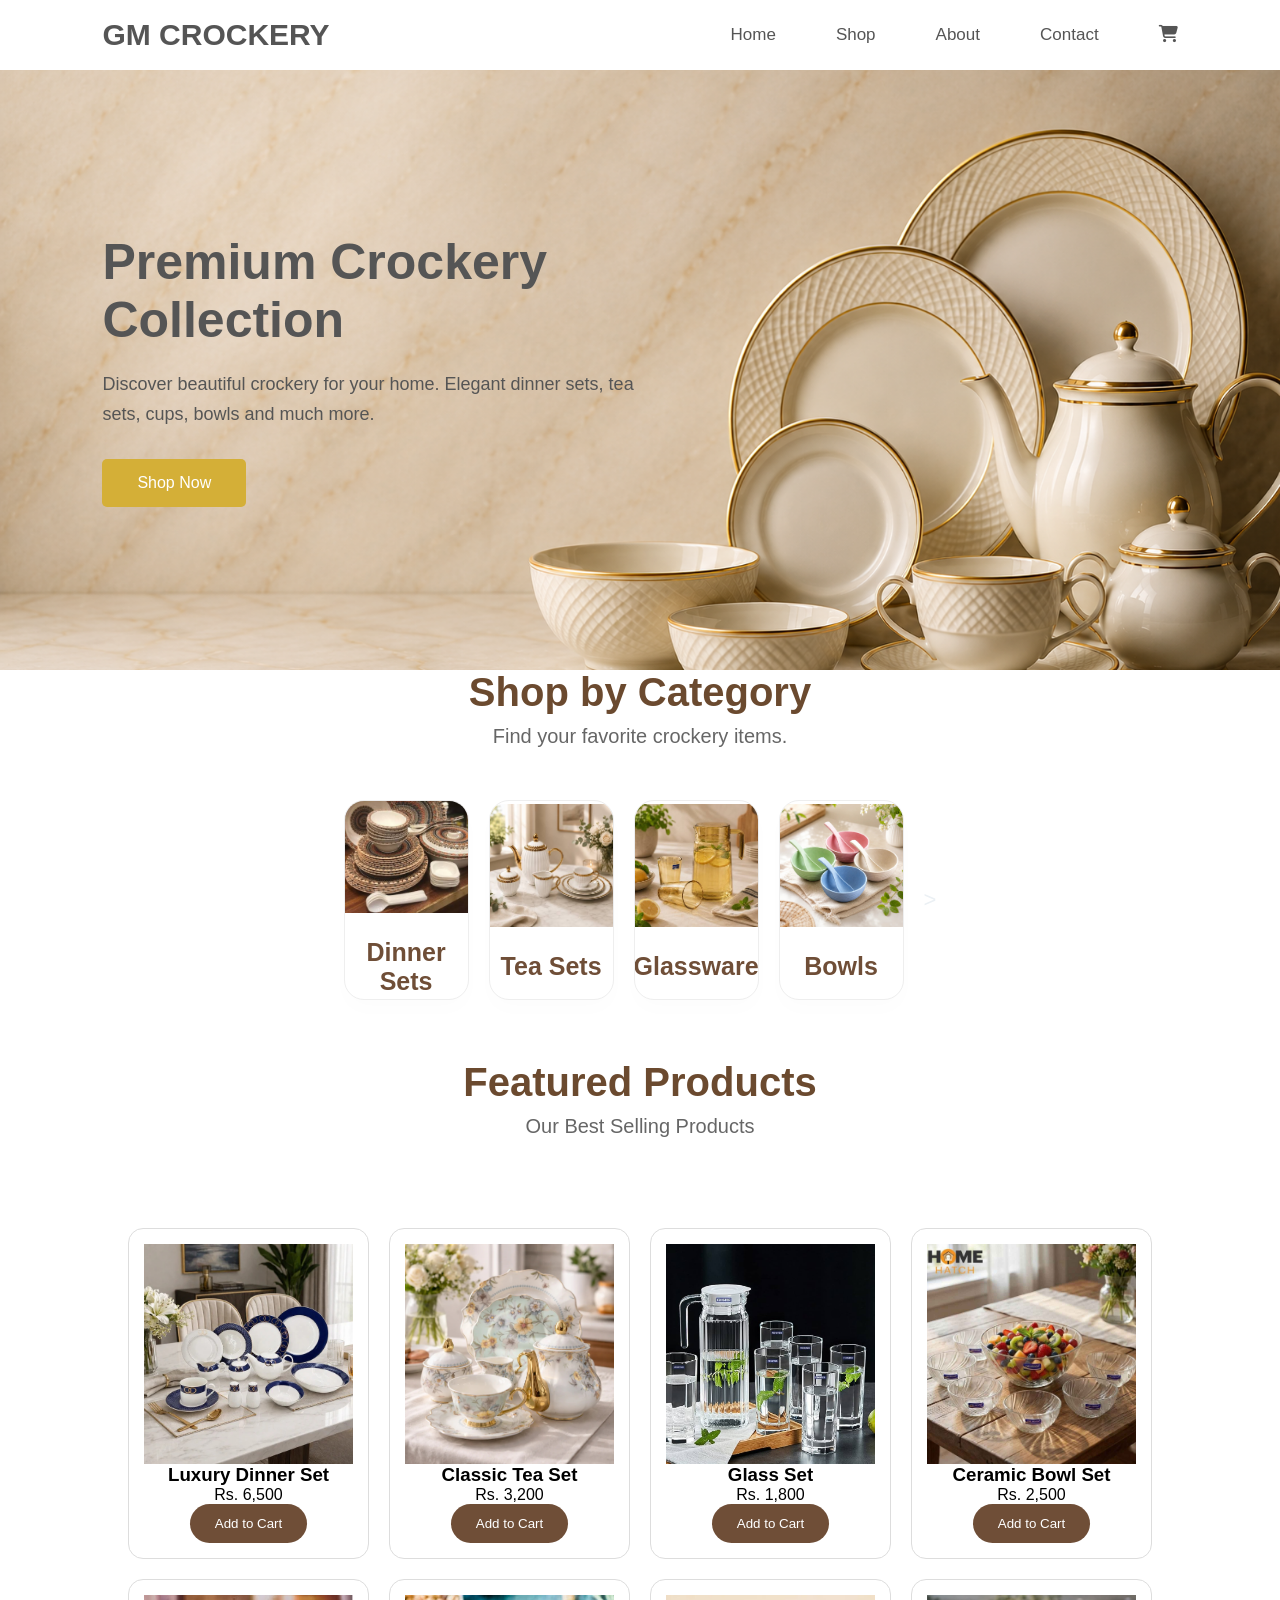
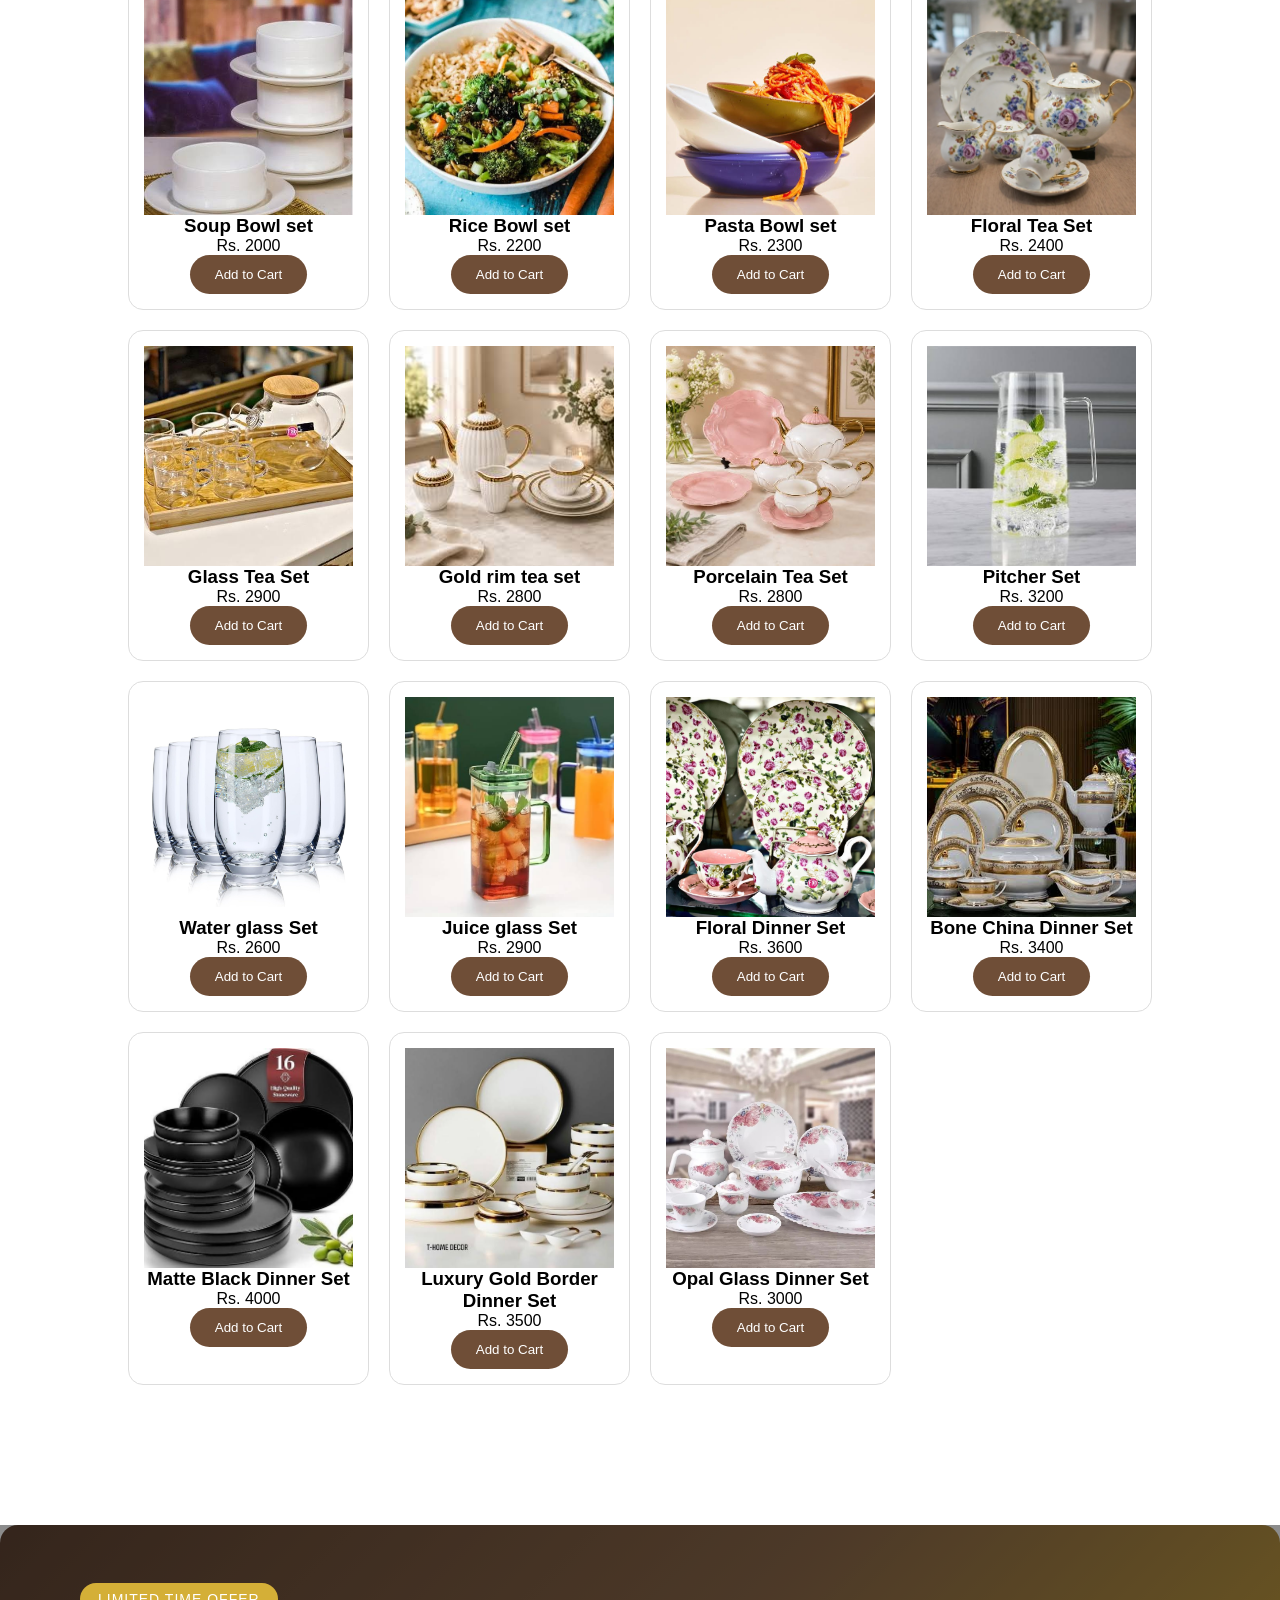
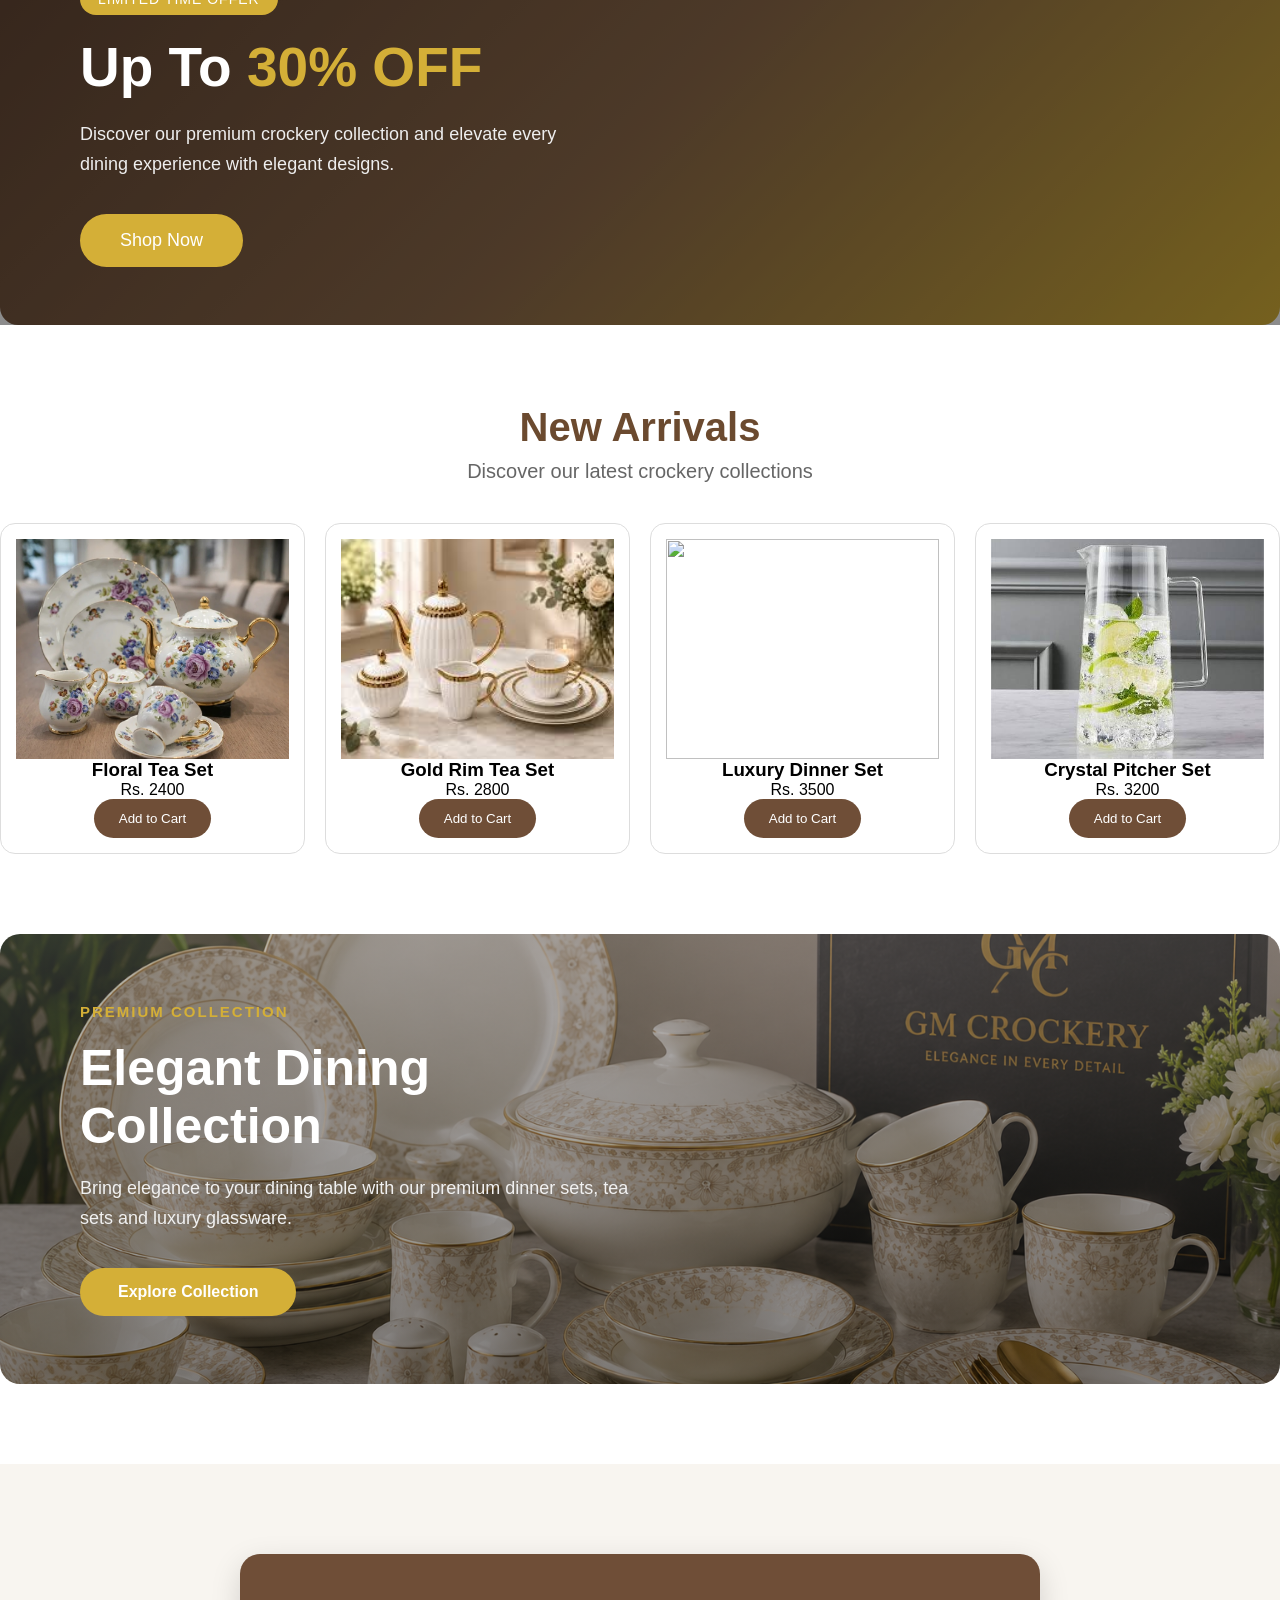
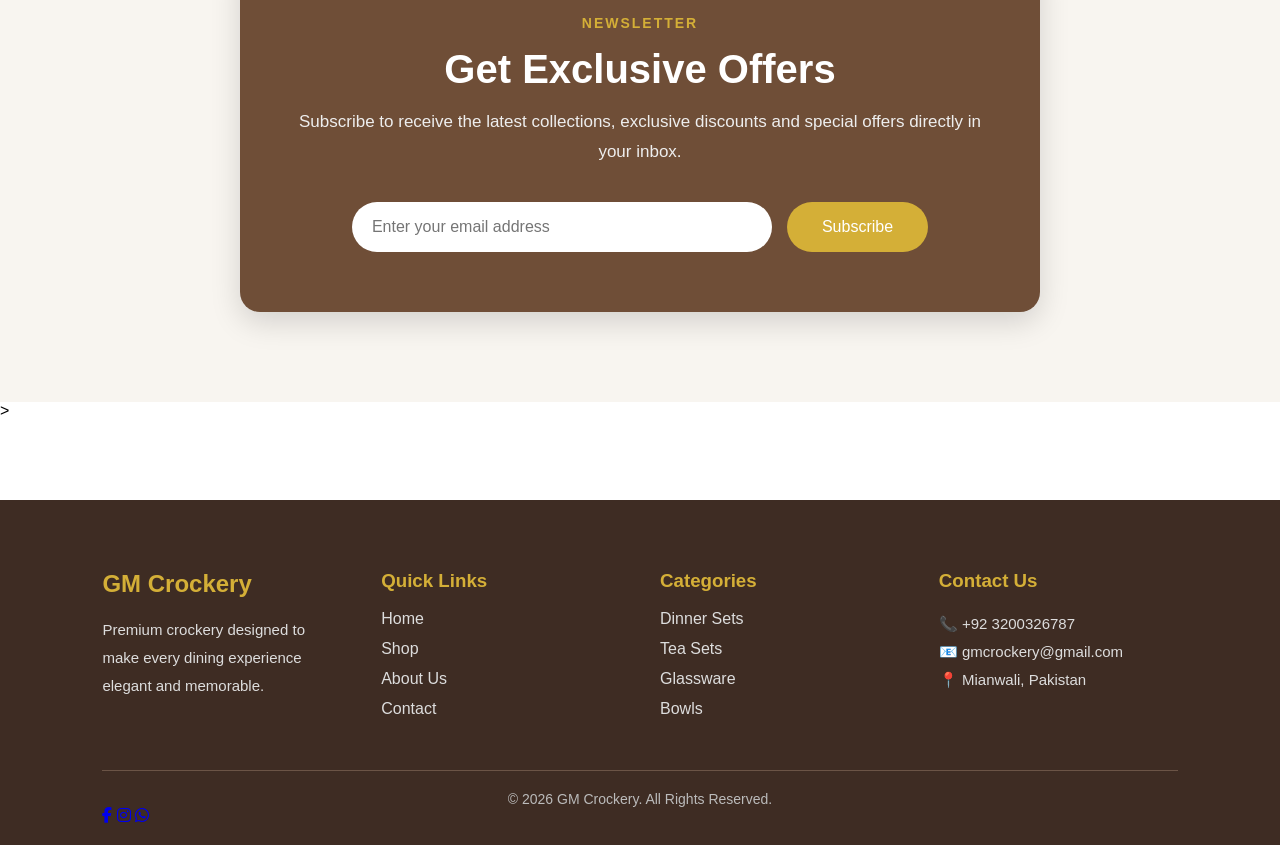
==== commit 5ef0bf7a: "mywebsite" ====
--- a/index.html
+++ b/index.html
@@ -401,6 +401,7 @@
      <section class="collection-banner">
 
     <div class="collection-content">
+        
 
         <span>PREMIUM COLLECTION</span>
 
--- a/home.css
+++ b/home.css
@@ -105,7 +105,7 @@
 
 
 .hero{
-    background-image: url("poster.jpeg");
+    background-image: url("banner 3.png");
     background-size: cover;
     background-position: center;
     background-repeat: no-repeat;
@@ -369,8 +369,8 @@
     overflow:hidden;
 
     background:
-    linear-gradient(rgba(0,0,0,.45),rgba(0,0,0,.45)),
-    url("collection-banner.jpg");
+    linear-gradient(rgba(101, 99, 99, 0.45),rgba(0,0,0,.45)),
+    url("story img.png") no-repeat center center;
 
     background-size:cover;
 
